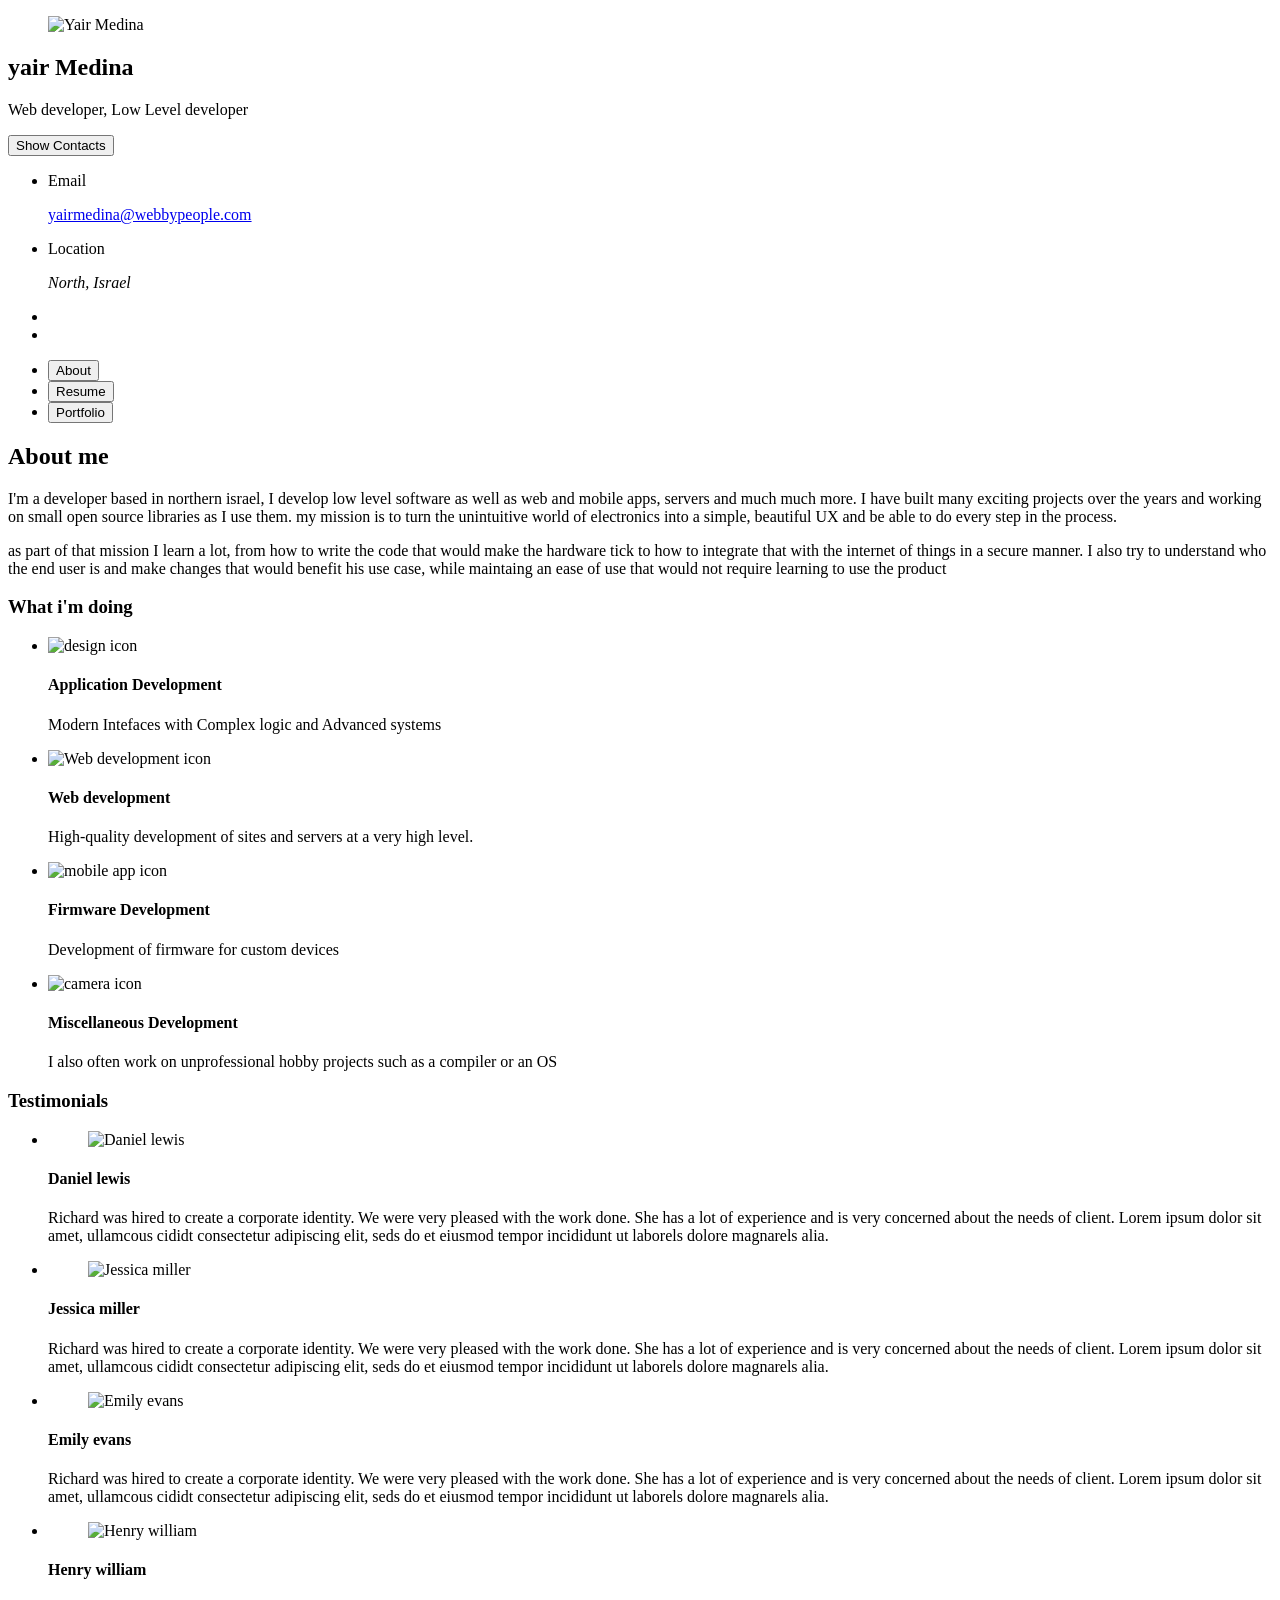
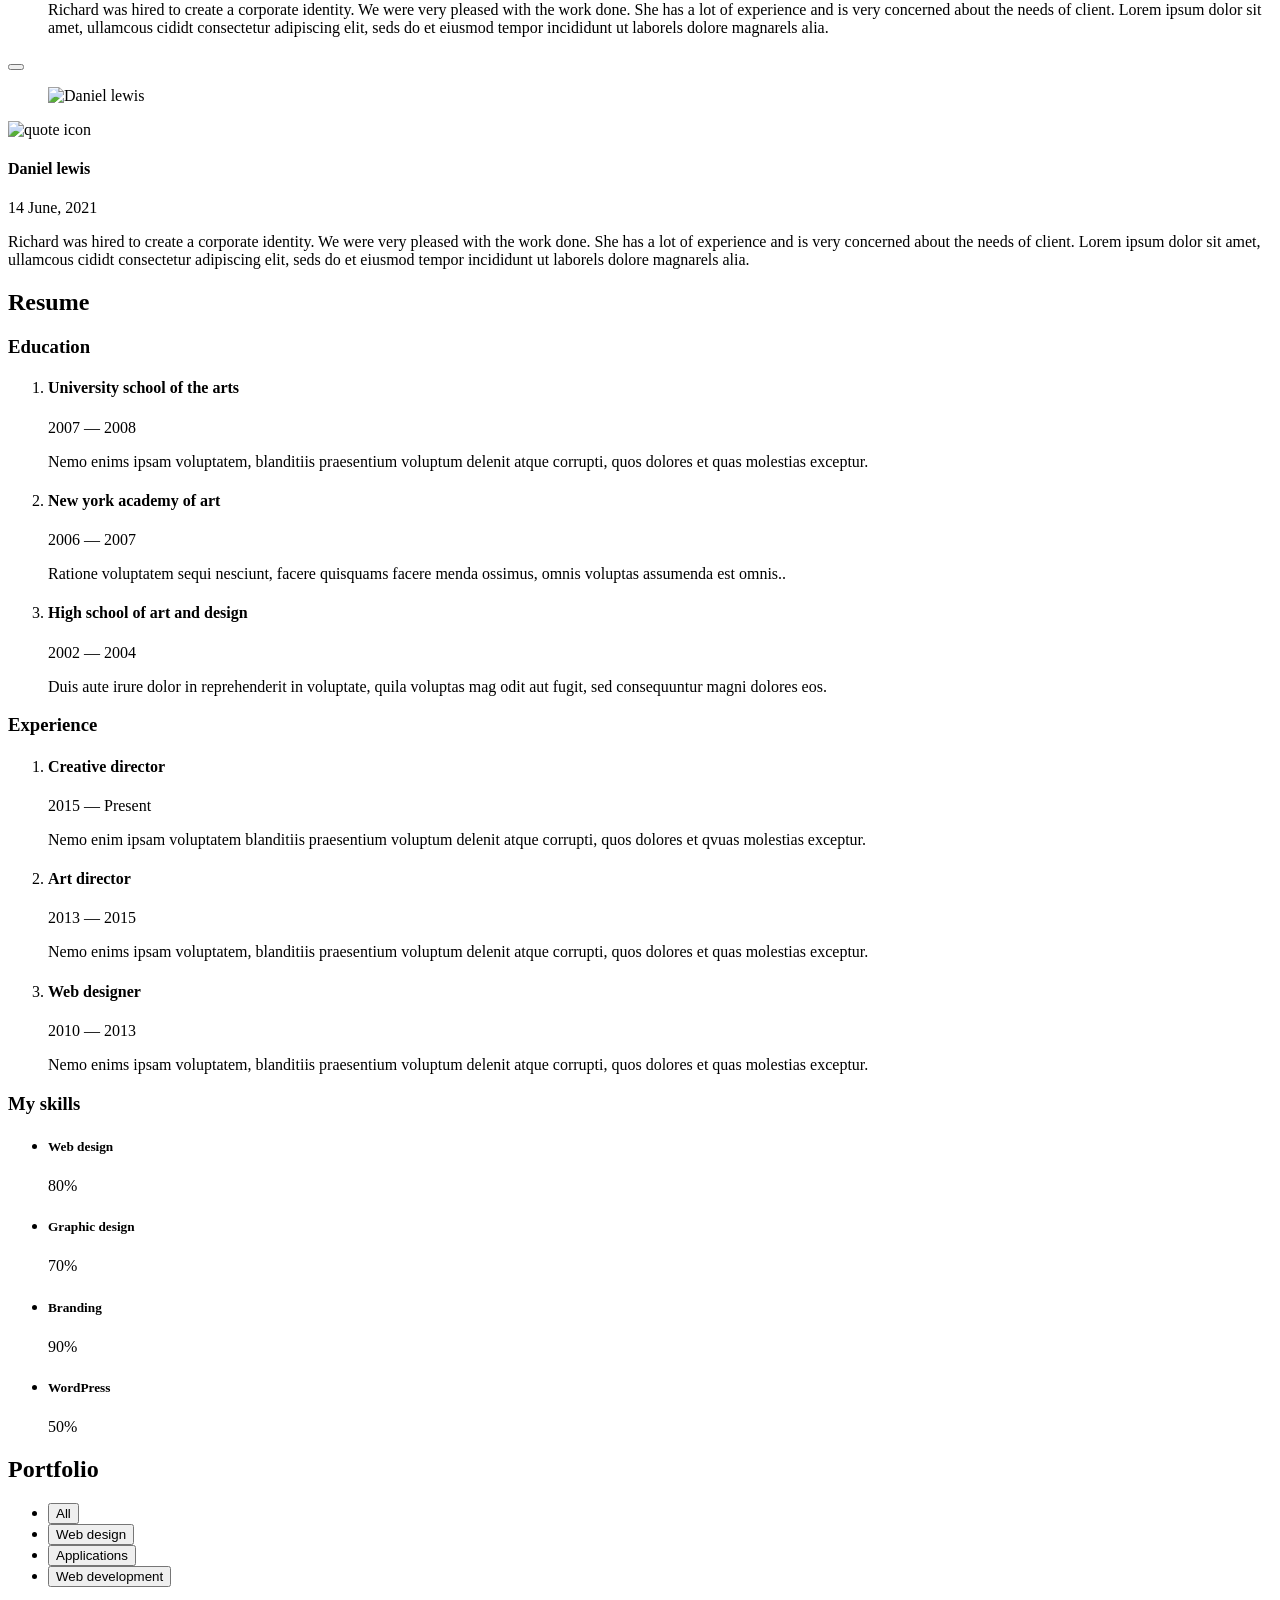
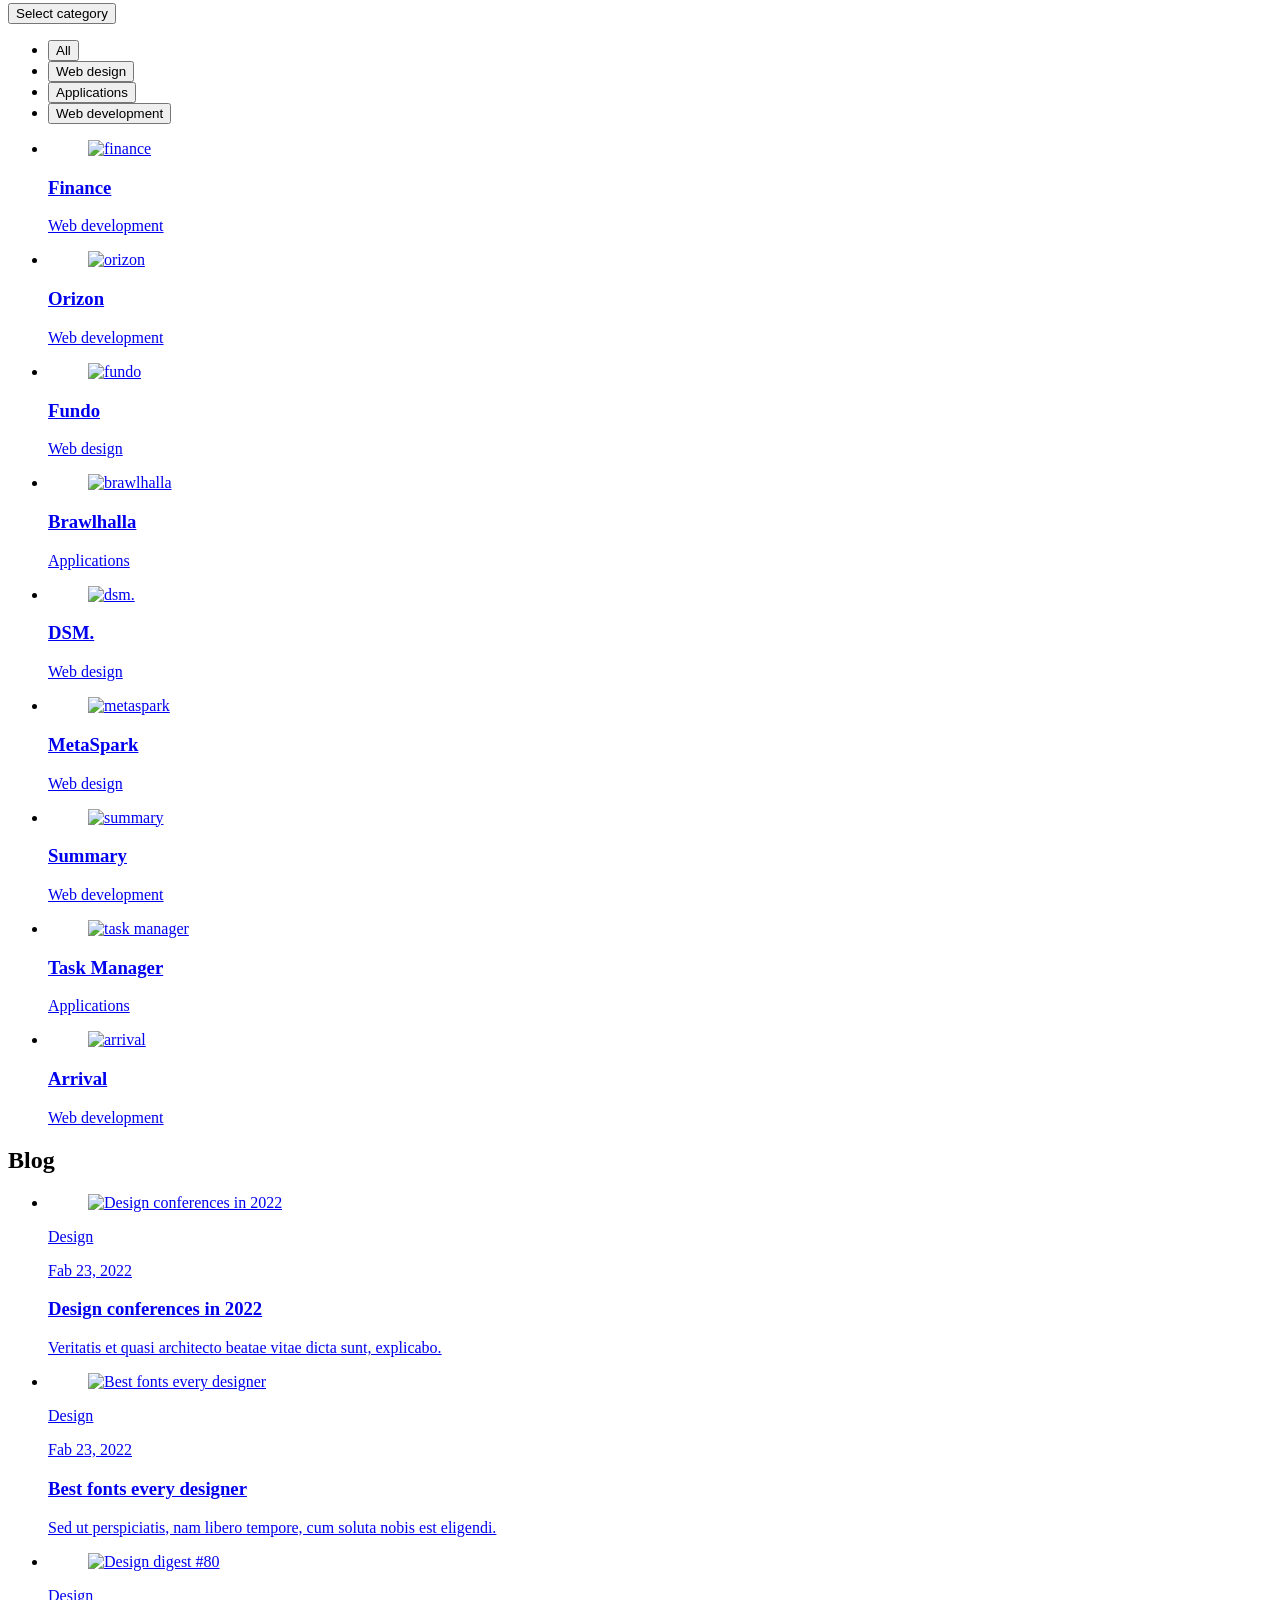
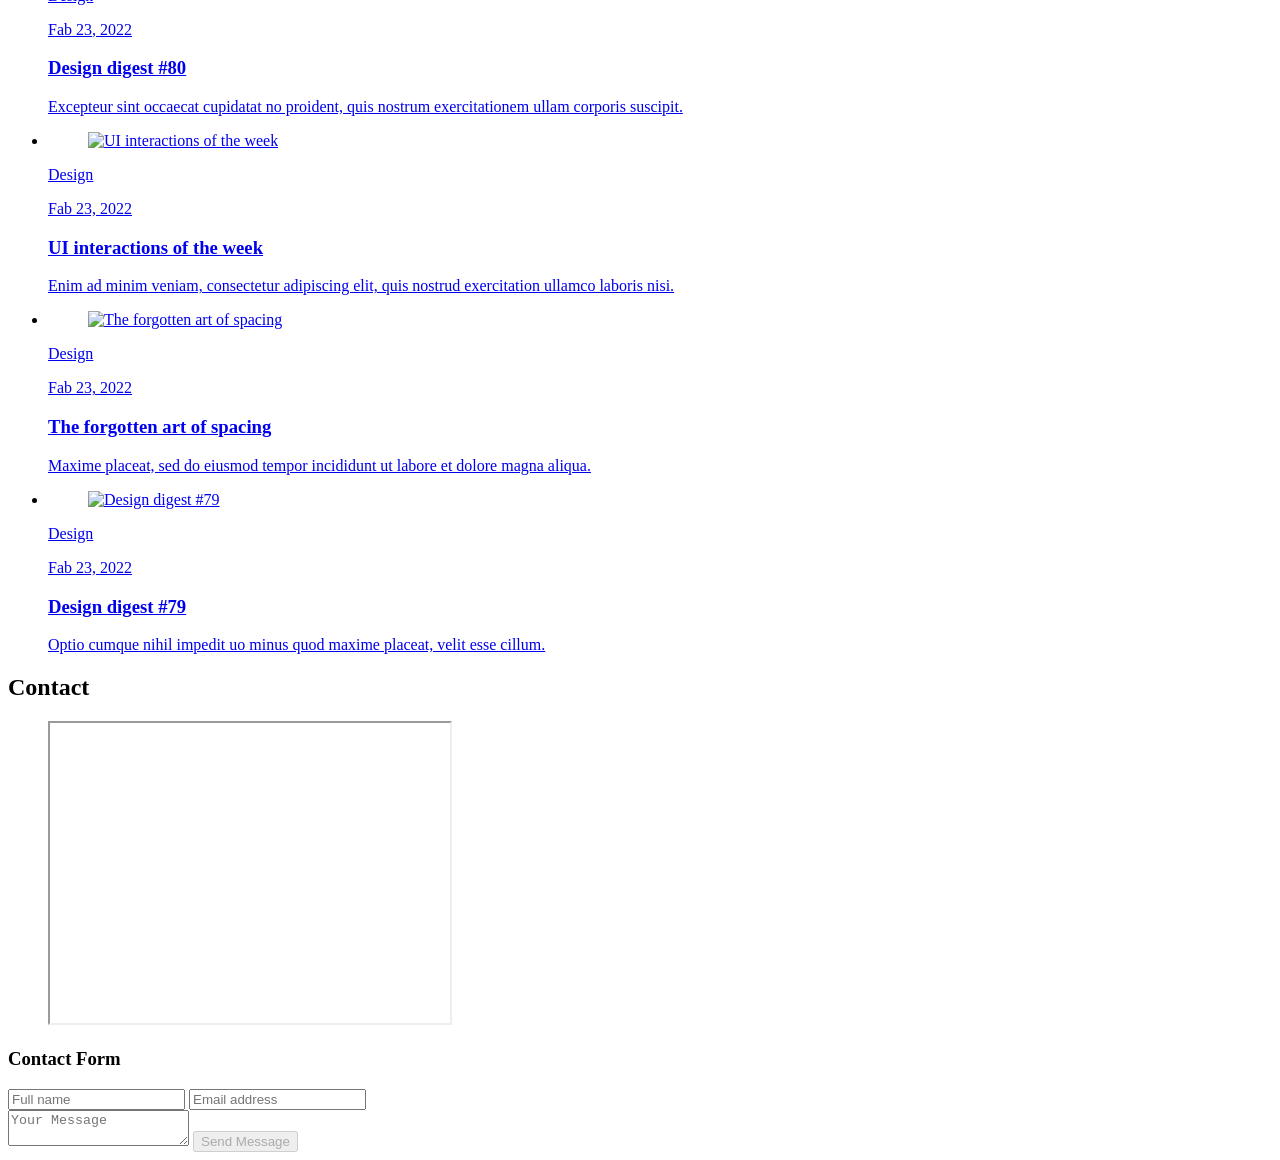
==== index.html @ 959bfbb2 "removed cliwnt section" ====
<!DOCTYPE html>
<html lang="en">

<head>
  <meta charset="UTF-8">
  <meta http-equiv="X-UA-Compatible" content="IE=edge">
  <meta name="viewport" content="width=device-width, initial-scale=1.0">
  <title>Yair Medina Portfolio</title>

  <!--
    - favicon
  -->
  <link rel="shortcut icon" href="./assets/images/logo.ico" type="image/x-icon">

  <!--
    - custom css link
  -->
  <link rel="stylesheet" href="./assets/css/style.css">

  <!--
    - google font link
  -->
  <link rel="preconnect" href="https://fonts.googleapis.com">
  <link rel="preconnect" href="https://fonts.gstatic.com" crossorigin>
  <link href="https://fonts.googleapis.com/css2?family=Poppins:wght@300;400;500;600&display=swap" rel="stylesheet">
</head>

<body>

  <!--
    - #MAIN
  -->

  <main>

    <!--
      - #SIDEBAR
    -->

    <aside class="sidebar" data-sidebar>

      <div class="sidebar-info">

        <figure class="avatar-box">
          <img src="./assets/images/my-avatar.png" alt="Yair Medina" width="80">
        </figure>

        <div class="info-content">
          <h1 class="name" title="Richard hanrick">yair Medina</h1>

          <p class="title">Web developer, Low Level developer</p>
        </div>

        <button class="info_more-btn" data-sidebar-btn>
          <span>Show Contacts</span>

          <ion-icon name="chevron-down"></ion-icon>
        </button>

      </div>

      <div class="sidebar-info_more">

        <div class="separator"></div>

        <ul class="contacts-list">

          <li class="contact-item">

            <div class="icon-box">
              <ion-icon name="mail-outline"></ion-icon>
            </div>

            <div class="contact-info">
              <p class="contact-title">Email</p>

              <a href="mailto:yairmedina@webbypeople.com" class="contact-link">yairmedina@webbypeople.com</a>
            </div>

          </li>

          <li class="contact-item">

            <div class="icon-box">
              <ion-icon name="location-outline"></ion-icon>
            </div>

            <div class="contact-info">
              <p class="contact-title">Location</p>

              <address>North, Israel</address>
            </div>

          </li>

        </ul>

        <div class="separator"></div>

        <ul class="social-list">

          <li class="social-item">
            <a href="https://github.com/JustABoredDev" class="social-link">
              <ion-icon name="logo-github"></ion-icon>
            </a>
          </li>


          <li class="social-item">
            <a href="https://www.instagram.com/__meow__9015" class="social-link">
              <ion-icon name="logo-instagram"></ion-icon>
            </a>
          </li>

        </ul>

      </div>

    </aside>





    <!--
      - #main-content
    -->

    <div class="main-content">

      <!--
        - #NAVBAR
      -->

      <nav class="navbar">

        <ul class="navbar-list">

          <li class="navbar-item">
            <button class="navbar-link  active" data-nav-link>About</button>
          </li>

          <li class="navbar-item">
            <button class="navbar-link" data-nav-link>Resume</button>
          </li>

          <li class="navbar-item">
            <button class="navbar-link" data-nav-link>Portfolio</button>
          </li>
        </ul>

      </nav>





      <!--
        - #ABOUT
      -->

      <article class="about  active" data-page="about">

        <header>
          <h2 class="h2 article-title">About me</h2>
        </header>

        <section class="about-text">
          <p>
            I'm a developer based in northern israel, I develop low level software as well as web and mobile apps, servers and much much more. 
            I have built many exciting projects over the years and working on small open source libraries as I use them. my mission
            is to turn the unintuitive world of electronics into a simple, beautiful UX and be able to do every step in the process.
          </p>

          <p>
            as part of that mission I learn a lot, from how to write the code that would make the hardware tick to how to integrate that with the internet of things in a secure manner.
            I also try to understand who the end user is and make changes that would benefit his use case, while maintaing an ease of use that would not require learning to use the product
          </p>
        </section>


        <!--
          - service
        -->

        <section class="service">

          <h3 class="h3 service-title">What i'm doing</h3>

          <ul class="service-list">

            <li class="service-item">

              <div class="service-icon-box">
                <img src="./assets/images/icon-app.svg
                " alt="design icon" width="40">
              </div>

              <div class="service-content-box">
                <h4 class="h4 service-item-title">Application Development</h4>

                <p class="service-item-text">
                  Modern Intefaces with Complex logic and Advanced systems
                </p>
              </div>

            </li>

            <li class="service-item">

              <div class="service-icon-box">
                <img src="./assets/images/icon-dev.svg" alt="Web development icon" width="40">
              </div>

              <div class="service-content-box">
                <h4 class="h4 service-item-title">Web development</h4>

                <p class="service-item-text">
                  High-quality development of sites and servers at a very high level.
                </p>
              </div>

            </li>

            <li class="service-item">

              <div class="service-icon-box">
                <img src="./assets/images/icon-app.svg" alt="mobile app icon" width="40">
              </div>

              <div class="service-content-box">
                <h4 class="h4 service-item-title">Firmware Development</h4>

                <p class="service-item-text">
                  Development of firmware for custom devices
                </p>
              </div>

            </li>

            <li class="service-item">

              <div class="service-icon-box">
                <img src="./assets/images/icon-photo.svg" alt="camera icon" width="40">
              </div>

              <div class="service-content-box">
                <h4 class="h4 service-item-title">Miscellaneous Development</h4>

                <p class="service-item-text">
                  I also often work on unprofessional hobby projects such as a compiler or an OS
                </p>
              </div>

            </li>

          </ul>

        </section>


        <!--
          - testimonials
        -->

        <section class="testimonials">

          <h3 class="h3 testimonials-title">Testimonials</h3>

          <ul class="testimonials-list has-scrollbar">

            <li class="testimonials-item">
              <div class="content-card" data-testimonials-item>

                <figure class="testimonials-avatar-box">
                  <img src="./assets/images/avatar-1.png" alt="Daniel lewis" width="60" data-testimonials-avatar>
                </figure>

                <h4 class="h4 testimonials-item-title" data-testimonials-title>Daniel lewis</h4>

                <div class="testimonials-text" data-testimonials-text>
                  <p>
                    Richard was hired to create a corporate identity. We were very pleased with the work done. She has a
                    lot of experience
                    and is very concerned about the needs of client. Lorem ipsum dolor sit amet, ullamcous cididt
                    consectetur adipiscing
                    elit, seds do et eiusmod tempor incididunt ut laborels dolore magnarels alia.
                  </p>
                </div>

              </div>
            </li>

            <li class="testimonials-item">
              <div class="content-card" data-testimonials-item>

                <figure class="testimonials-avatar-box">
                  <img src="./assets/images/avatar-2.png" alt="Jessica miller" width="60" data-testimonials-avatar>
                </figure>

                <h4 class="h4 testimonials-item-title" data-testimonials-title>Jessica miller</h4>

                <div class="testimonials-text" data-testimonials-text>
                  <p>
                    Richard was hired to create a corporate identity. We were very pleased with the work done. She has a
                    lot of experience
                    and is very concerned about the needs of client. Lorem ipsum dolor sit amet, ullamcous cididt
                    consectetur adipiscing
                    elit, seds do et eiusmod tempor incididunt ut laborels dolore magnarels alia.
                  </p>
                </div>

              </div>
            </li>

            <li class="testimonials-item">
              <div class="content-card" data-testimonials-item>

                <figure class="testimonials-avatar-box">
                  <img src="./assets/images/avatar-3.png" alt="Emily evans" width="60" data-testimonials-avatar>
                </figure>

                <h4 class="h4 testimonials-item-title" data-testimonials-title>Emily evans</h4>

                <div class="testimonials-text" data-testimonials-text>
                  <p>
                    Richard was hired to create a corporate identity. We were very pleased with the work done. She has a
                    lot of experience
                    and is very concerned about the needs of client. Lorem ipsum dolor sit amet, ullamcous cididt
                    consectetur adipiscing
                    elit, seds do et eiusmod tempor incididunt ut laborels dolore magnarels alia.
                  </p>
                </div>

              </div>
            </li>

            <li class="testimonials-item">
              <div class="content-card" data-testimonials-item>

                <figure class="testimonials-avatar-box">
                  <img src="./assets/images/avatar-4.png" alt="Henry william" width="60" data-testimonials-avatar>
                </figure>

                <h4 class="h4 testimonials-item-title" data-testimonials-title>Henry william</h4>

                <div class="testimonials-text" data-testimonials-text>
                  <p>
                    Richard was hired to create a corporate identity. We were very pleased with the work done. She has a
                    lot of experience
                    and is very concerned about the needs of client. Lorem ipsum dolor sit amet, ullamcous cididt
                    consectetur adipiscing
                    elit, seds do et eiusmod tempor incididunt ut laborels dolore magnarels alia.
                  </p>
                </div>

              </div>
            </li>

          </ul>

        </section>


        <!--
          - testimonials modal
        -->

        <div class="modal-container" data-modal-container>

          <div class="overlay" data-overlay></div>

          <section class="testimonials-modal">

            <button class="modal-close-btn" data-modal-close-btn>
              <ion-icon name="close-outline"></ion-icon>
            </button>

            <div class="modal-img-wrapper">
              <figure class="modal-avatar-box">
                <img src="./assets/images/avatar-1.png" alt="Daniel lewis" width="80" data-modal-img>
              </figure>

              <img src="./assets/images/icon-quote.svg" alt="quote icon">
            </div>

            <div class="modal-content">

              <h4 class="h3 modal-title" data-modal-title>Daniel lewis</h4>

              <time datetime="2021-06-14">14 June, 2021</time>

              <div data-modal-text>
                <p>
                  Richard was hired to create a corporate identity. We were very pleased with the work done. She has a
                  lot of experience
                  and is very concerned about the needs of client. Lorem ipsum dolor sit amet, ullamcous cididt
                  consectetur adipiscing
                  elit, seds do et eiusmod tempor incididunt ut laborels dolore magnarels alia.
                </p>
              </div>

            </div>

          </section>

        </div>


        <!--
          - clients
        -->

      </article>



      <!--
        - #RESUME
      -->

      <article class="resume" data-page="resume">

        <header>
          <h2 class="h2 article-title">Resume</h2>
        </header>

        <section class="timeline">

          <div class="title-wrapper">
            <div class="icon-box">
              <ion-icon name="book-outline"></ion-icon>
            </div>

            <h3 class="h3">Education</h3>
          </div>

          <ol class="timeline-list">

            <li class="timeline-item">

              <h4 class="h4 timeline-item-title">University school of the arts</h4>

              <span>2007 — 2008</span>

              <p class="timeline-text">
                Nemo enims ipsam voluptatem, blanditiis praesentium voluptum delenit atque corrupti, quos dolores et
                quas molestias
                exceptur.
              </p>

            </li>

            <li class="timeline-item">

              <h4 class="h4 timeline-item-title">New york academy of art</h4>

              <span>2006 — 2007</span>

              <p class="timeline-text">
                Ratione voluptatem sequi nesciunt, facere quisquams facere menda ossimus, omnis voluptas assumenda est
                omnis..
              </p>

            </li>

            <li class="timeline-item">

              <h4 class="h4 timeline-item-title">High school of art and design</h4>

              <span>2002 — 2004</span>

              <p class="timeline-text">
                Duis aute irure dolor in reprehenderit in voluptate, quila voluptas mag odit aut fugit, sed consequuntur
                magni dolores
                eos.
              </p>

            </li>

          </ol>

        </section>

        <section class="timeline">

          <div class="title-wrapper">
            <div class="icon-box">
              <ion-icon name="book-outline"></ion-icon>
            </div>

            <h3 class="h3">Experience</h3>
          </div>

          <ol class="timeline-list">

            <li class="timeline-item">

              <h4 class="h4 timeline-item-title">Creative director</h4>

              <span>2015 — Present</span>

              <p class="timeline-text">
                Nemo enim ipsam voluptatem blanditiis praesentium voluptum delenit atque corrupti, quos dolores et qvuas
                molestias
                exceptur.
              </p>

            </li>

            <li class="timeline-item">

              <h4 class="h4 timeline-item-title">Art director</h4>

              <span>2013 — 2015</span>

              <p class="timeline-text">
                Nemo enims ipsam voluptatem, blanditiis praesentium voluptum delenit atque corrupti, quos dolores et
                quas molestias
                exceptur.
              </p>

            </li>

            <li class="timeline-item">

              <h4 class="h4 timeline-item-title">Web designer</h4>

              <span>2010 — 2013</span>

              <p class="timeline-text">
                Nemo enims ipsam voluptatem, blanditiis praesentium voluptum delenit atque corrupti, quos dolores et
                quas molestias
                exceptur.
              </p>

            </li>

          </ol>

        </section>

        <section class="skill">

          <h3 class="h3 skills-title">My skills</h3>

          <ul class="skills-list content-card">

            <li class="skills-item">

              <div class="title-wrapper">
                <h5 class="h5">Web design</h5>
                <data value="80">80%</data>
              </div>

              <div class="skill-progress-bg">
                <div class="skill-progress-fill" style="width: 80%;"></div>
              </div>

            </li>

            <li class="skills-item">

              <div class="title-wrapper">
                <h5 class="h5">Graphic design</h5>
                <data value="70">70%</data>
              </div>

              <div class="skill-progress-bg">
                <div class="skill-progress-fill" style="width: 70%;"></div>
              </div>

            </li>

            <li class="skills-item">

              <div class="title-wrapper">
                <h5 class="h5">Branding</h5>
                <data value="90">90%</data>
              </div>

              <div class="skill-progress-bg">
                <div class="skill-progress-fill" style="width: 90%;"></div>
              </div>

            </li>

            <li class="skills-item">

              <div class="title-wrapper">
                <h5 class="h5">WordPress</h5>
                <data value="50">50%</data>
              </div>

              <div class="skill-progress-bg">
                <div class="skill-progress-fill" style="width: 50%;"></div>
              </div>

            </li>

          </ul>

        </section>

      </article>





      <!--
        - #PORTFOLIO
      -->

      <article class="portfolio" data-page="portfolio">

        <header>
          <h2 class="h2 article-title">Portfolio</h2>
        </header>

        <section class="projects">

          <ul class="filter-list">

            <li class="filter-item">
              <button class="active" data-filter-btn>All</button>
            </li>

            <li class="filter-item">
              <button data-filter-btn>Web design</button>
            </li>

            <li class="filter-item">
              <button data-filter-btn>Applications</button>
            </li>

            <li class="filter-item">
              <button data-filter-btn>Web development</button>
            </li>

          </ul>

          <div class="filter-select-box">

            <button class="filter-select" data-select>

              <div class="select-value" data-selecct-value>Select category</div>

              <div class="select-icon">
                <ion-icon name="chevron-down"></ion-icon>
              </div>

            </button>

            <ul class="select-list">

              <li class="select-item">
                <button data-select-item>All</button>
              </li>

              <li class="select-item">
                <button data-select-item>Web design</button>
              </li>

              <li class="select-item">
                <button data-select-item>Applications</button>
              </li>

              <li class="select-item">
                <button data-select-item>Web development</button>
              </li>

            </ul>

          </div>

          <ul class="project-list">

            <li class="project-item  active" data-filter-item data-category="web development">
              <a href="#">

                <figure class="project-img">
                  <div class="project-item-icon-box">
                    <ion-icon name="eye-outline"></ion-icon>
                  </div>

                  <img src="./assets/images/project-1.jpg" alt="finance" loading="lazy">
                </figure>

                <h3 class="project-title">Finance</h3>

                <p class="project-category">Web development</p>

              </a>
            </li>

            <li class="project-item  active" data-filter-item data-category="web development">
              <a href="#">

                <figure class="project-img">
                  <div class="project-item-icon-box">
                    <ion-icon name="eye-outline"></ion-icon>
                  </div>

                  <img src="./assets/images/project-2.png" alt="orizon" loading="lazy">
                </figure>

                <h3 class="project-title">Orizon</h3>

                <p class="project-category">Web development</p>

              </a>
            </li>

            <li class="project-item  active" data-filter-item data-category="web design">
              <a href="#">

                <figure class="project-img">
                  <div class="project-item-icon-box">
                    <ion-icon name="eye-outline"></ion-icon>
                  </div>

                  <img src="./assets/images/project-3.jpg" alt="fundo" loading="lazy">
                </figure>

                <h3 class="project-title">Fundo</h3>

                <p class="project-category">Web design</p>

              </a>
            </li>

            <li class="project-item  active" data-filter-item data-category="applications">
              <a href="#">

                <figure class="project-img">
                  <div class="project-item-icon-box">
                    <ion-icon name="eye-outline"></ion-icon>
                  </div>

                  <img src="./assets/images/project-4.png" alt="brawlhalla" loading="lazy">
                </figure>

                <h3 class="project-title">Brawlhalla</h3>

                <p class="project-category">Applications</p>

              </a>
            </li>

            <li class="project-item  active" data-filter-item data-category="web design">
              <a href="#">

                <figure class="project-img">
                  <div class="project-item-icon-box">
                    <ion-icon name="eye-outline"></ion-icon>
                  </div>

                  <img src="./assets/images/project-5.png" alt="dsm." loading="lazy">
                </figure>

                <h3 class="project-title">DSM.</h3>

                <p class="project-category">Web design</p>

              </a>
            </li>

            <li class="project-item  active" data-filter-item data-category="web design">
              <a href="#">

                <figure class="project-img">
                  <div class="project-item-icon-box">
                    <ion-icon name="eye-outline"></ion-icon>
                  </div>

                  <img src="./assets/images/project-6.png" alt="metaspark" loading="lazy">
                </figure>

                <h3 class="project-title">MetaSpark</h3>

                <p class="project-category">Web design</p>

              </a>
            </li>

            <li class="project-item  active" data-filter-item data-category="web development">
              <a href="#">

                <figure class="project-img">
                  <div class="project-item-icon-box">
                    <ion-icon name="eye-outline"></ion-icon>
                  </div>

                  <img src="./assets/images/project-7.png" alt="summary" loading="lazy">
                </figure>

                <h3 class="project-title">Summary</h3>

                <p class="project-category">Web development</p>

              </a>
            </li>

            <li class="project-item  active" data-filter-item data-category="applications">
              <a href="#">

                <figure class="project-img">
                  <div class="project-item-icon-box">
                    <ion-icon name="eye-outline"></ion-icon>
                  </div>

                  <img src="./assets/images/project-8.jpg" alt="task manager" loading="lazy">
                </figure>

                <h3 class="project-title">Task Manager</h3>

                <p class="project-category">Applications</p>

              </a>
            </li>

            <li class="project-item  active" data-filter-item data-category="web development">
              <a href="#">

                <figure class="project-img">
                  <div class="project-item-icon-box">
                    <ion-icon name="eye-outline"></ion-icon>
                  </div>

                  <img src="./assets/images/project-9.png" alt="arrival" loading="lazy">
                </figure>

                <h3 class="project-title">Arrival</h3>

                <p class="project-category">Web development</p>

              </a>
            </li>

          </ul>

        </section>

      </article>





      <!--
        - #BLOG
      -->

      <article class="blog" data-page="blog">

        <header>
          <h2 class="h2 article-title">Blog</h2>
        </header>

        <section class="blog-posts">

          <ul class="blog-posts-list">

            <li class="blog-post-item">
              <a href="#">

                <figure class="blog-banner-box">
                  <img src="./assets/images/blog-1.jpg" alt="Design conferences in 2022" loading="lazy">
                </figure>

                <div class="blog-content">

                  <div class="blog-meta">
                    <p class="blog-category">Design</p>

                    <span class="dot"></span>

                    <time datetime="2022-02-23">Fab 23, 2022</time>
                  </div>

                  <h3 class="h3 blog-item-title">Design conferences in 2022</h3>

                  <p class="blog-text">
                    Veritatis et quasi architecto beatae vitae dicta sunt, explicabo.
                  </p>

                </div>

              </a>
            </li>

            <li class="blog-post-item">
              <a href="#">

                <figure class="blog-banner-box">
                  <img src="./assets/images/blog-2.jpg" alt="Best fonts every designer" loading="lazy">
                </figure>

                <div class="blog-content">

                  <div class="blog-meta">
                    <p class="blog-category">Design</p>

                    <span class="dot"></span>

                    <time datetime="2022-02-23">Fab 23, 2022</time>
                  </div>

                  <h3 class="h3 blog-item-title">Best fonts every designer</h3>

                  <p class="blog-text">
                    Sed ut perspiciatis, nam libero tempore, cum soluta nobis est eligendi.
                  </p>

                </div>

              </a>
            </li>

            <li class="blog-post-item">
              <a href="#">

                <figure class="blog-banner-box">
                  <img src="./assets/images/blog-3.jpg" alt="Design digest #80" loading="lazy">
                </figure>

                <div class="blog-content">

                  <div class="blog-meta">
                    <p class="blog-category">Design</p>

                    <span class="dot"></span>

                    <time datetime="2022-02-23">Fab 23, 2022</time>
                  </div>

                  <h3 class="h3 blog-item-title">Design digest #80</h3>

                  <p class="blog-text">
                    Excepteur sint occaecat cupidatat no proident, quis nostrum exercitationem ullam corporis suscipit.
                  </p>

                </div>

              </a>
            </li>

            <li class="blog-post-item">
              <a href="#">

                <figure class="blog-banner-box">
                  <img src="./assets/images/blog-4.jpg" alt="UI interactions of the week" loading="lazy">
                </figure>

                <div class="blog-content">

                  <div class="blog-meta">
                    <p class="blog-category">Design</p>

                    <span class="dot"></span>

                    <time datetime="2022-02-23">Fab 23, 2022</time>
                  </div>

                  <h3 class="h3 blog-item-title">UI interactions of the week</h3>

                  <p class="blog-text">
                    Enim ad minim veniam, consectetur adipiscing elit, quis nostrud exercitation ullamco laboris nisi.
                  </p>

                </div>

              </a>
            </li>

            <li class="blog-post-item">
              <a href="#">

                <figure class="blog-banner-box">
                  <img src="./assets/images/blog-5.jpg" alt="The forgotten art of spacing" loading="lazy">
                </figure>

                <div class="blog-content">

                  <div class="blog-meta">
                    <p class="blog-category">Design</p>

                    <span class="dot"></span>

                    <time datetime="2022-02-23">Fab 23, 2022</time>
                  </div>

                  <h3 class="h3 blog-item-title">The forgotten art of spacing</h3>

                  <p class="blog-text">
                    Maxime placeat, sed do eiusmod tempor incididunt ut labore et dolore magna aliqua.
                  </p>

                </div>

              </a>
            </li>

            <li class="blog-post-item">
              <a href="#">

                <figure class="blog-banner-box">
                  <img src="./assets/images/blog-6.jpg" alt="Design digest #79" loading="lazy">
                </figure>

                <div class="blog-content">

                  <div class="blog-meta">
                    <p class="blog-category">Design</p>

                    <span class="dot"></span>

                    <time datetime="2022-02-23">Fab 23, 2022</time>
                  </div>

                  <h3 class="h3 blog-item-title">Design digest #79</h3>

                  <p class="blog-text">
                    Optio cumque nihil impedit uo minus quod maxime placeat, velit esse cillum.
                  </p>

                </div>

              </a>
            </li>

          </ul>

        </section>

      </article>





      <!--
        - #CONTACT
      -->

      <article class="contact" data-page="contact">

        <header>
          <h2 class="h2 article-title">Contact</h2>
        </header>

        <section class="mapbox" data-mapbox>
          <figure>
            <iframe
              src="https://www.google.com/maps/embed?pb=!1m18!1m12!1m3!1d199666.5651251294!2d-121.58334177520186!3d38.56165006739519!2m3!1f0!2f0!3f0!3m2!1i1024!2i768!4f13.1!3m3!1m2!1s0x809ac672b28397f9%3A0x921f6aaa74197fdb!2sSacramento%2C%20CA%2C%20USA!5e0!3m2!1sen!2sbd!4v1647608789441!5m2!1sen!2sbd"
              width="400" height="300" loading="lazy"></iframe>
          </figure>
        </section>

        <section class="contact-form">

          <h3 class="h3 form-title">Contact Form</h3>

          <form action="#" class="form" data-form>

            <div class="input-wrapper">
              <input type="text" name="fullname" class="form-input" placeholder="Full name" required data-form-input>

              <input type="email" name="email" class="form-input" placeholder="Email address" required data-form-input>
            </div>

            <textarea name="message" class="form-input" placeholder="Your Message" required data-form-input></textarea>

            <button class="form-btn" type="submit" disabled data-form-btn>
              <ion-icon name="paper-plane"></ion-icon>
              <span>Send Message</span>
            </button>

          </form>

        </section>

      </article>

    </div>

  </main>






  <!--
    - custom js link
  -->
  <script src="./assets/js/script.js"></script>

  <!--
    - ionicon link
  -->
  <script type="module" src="https://unpkg.com/ionicons@5.5.2/dist/ionicons/ionicons.esm.js"></script>
  <script nomodule src="https://unpkg.com/ionicons@5.5.2/dist/ionicons/ionicons.js"></script>

</body>

</html>
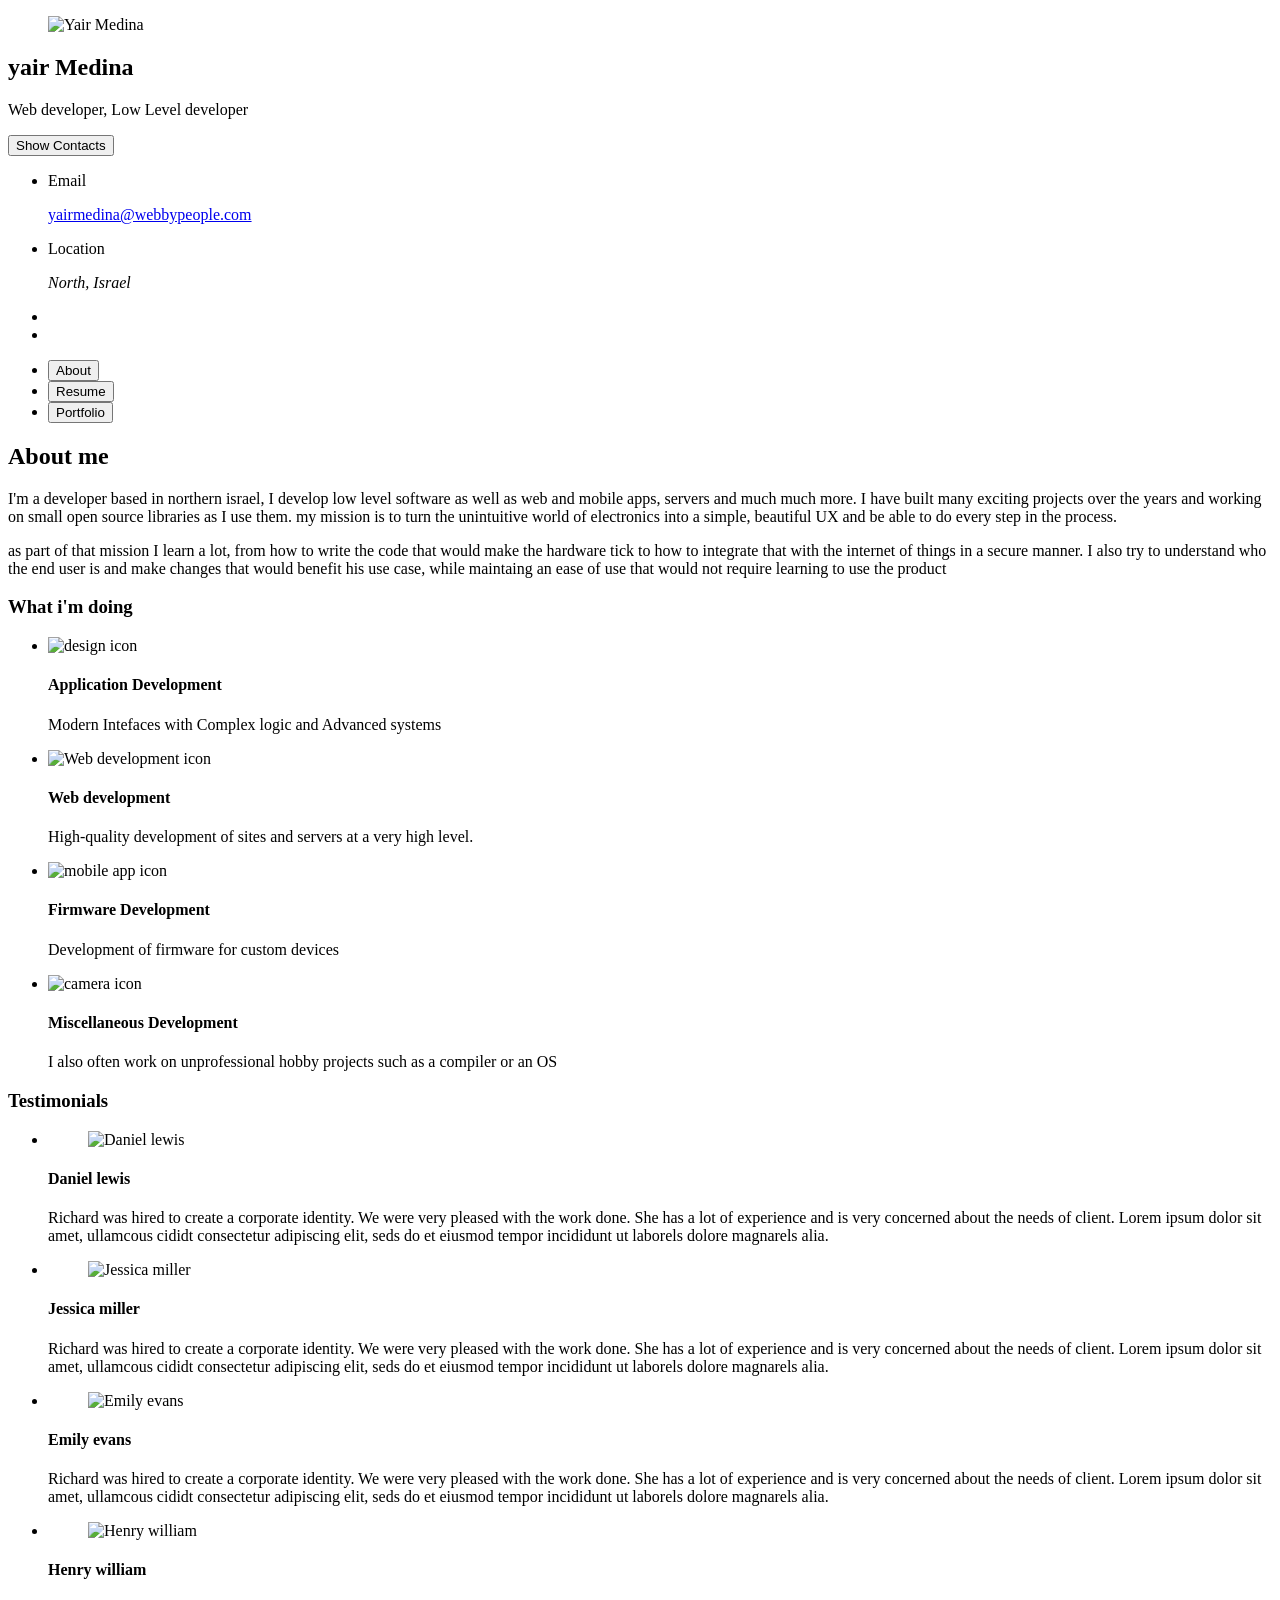
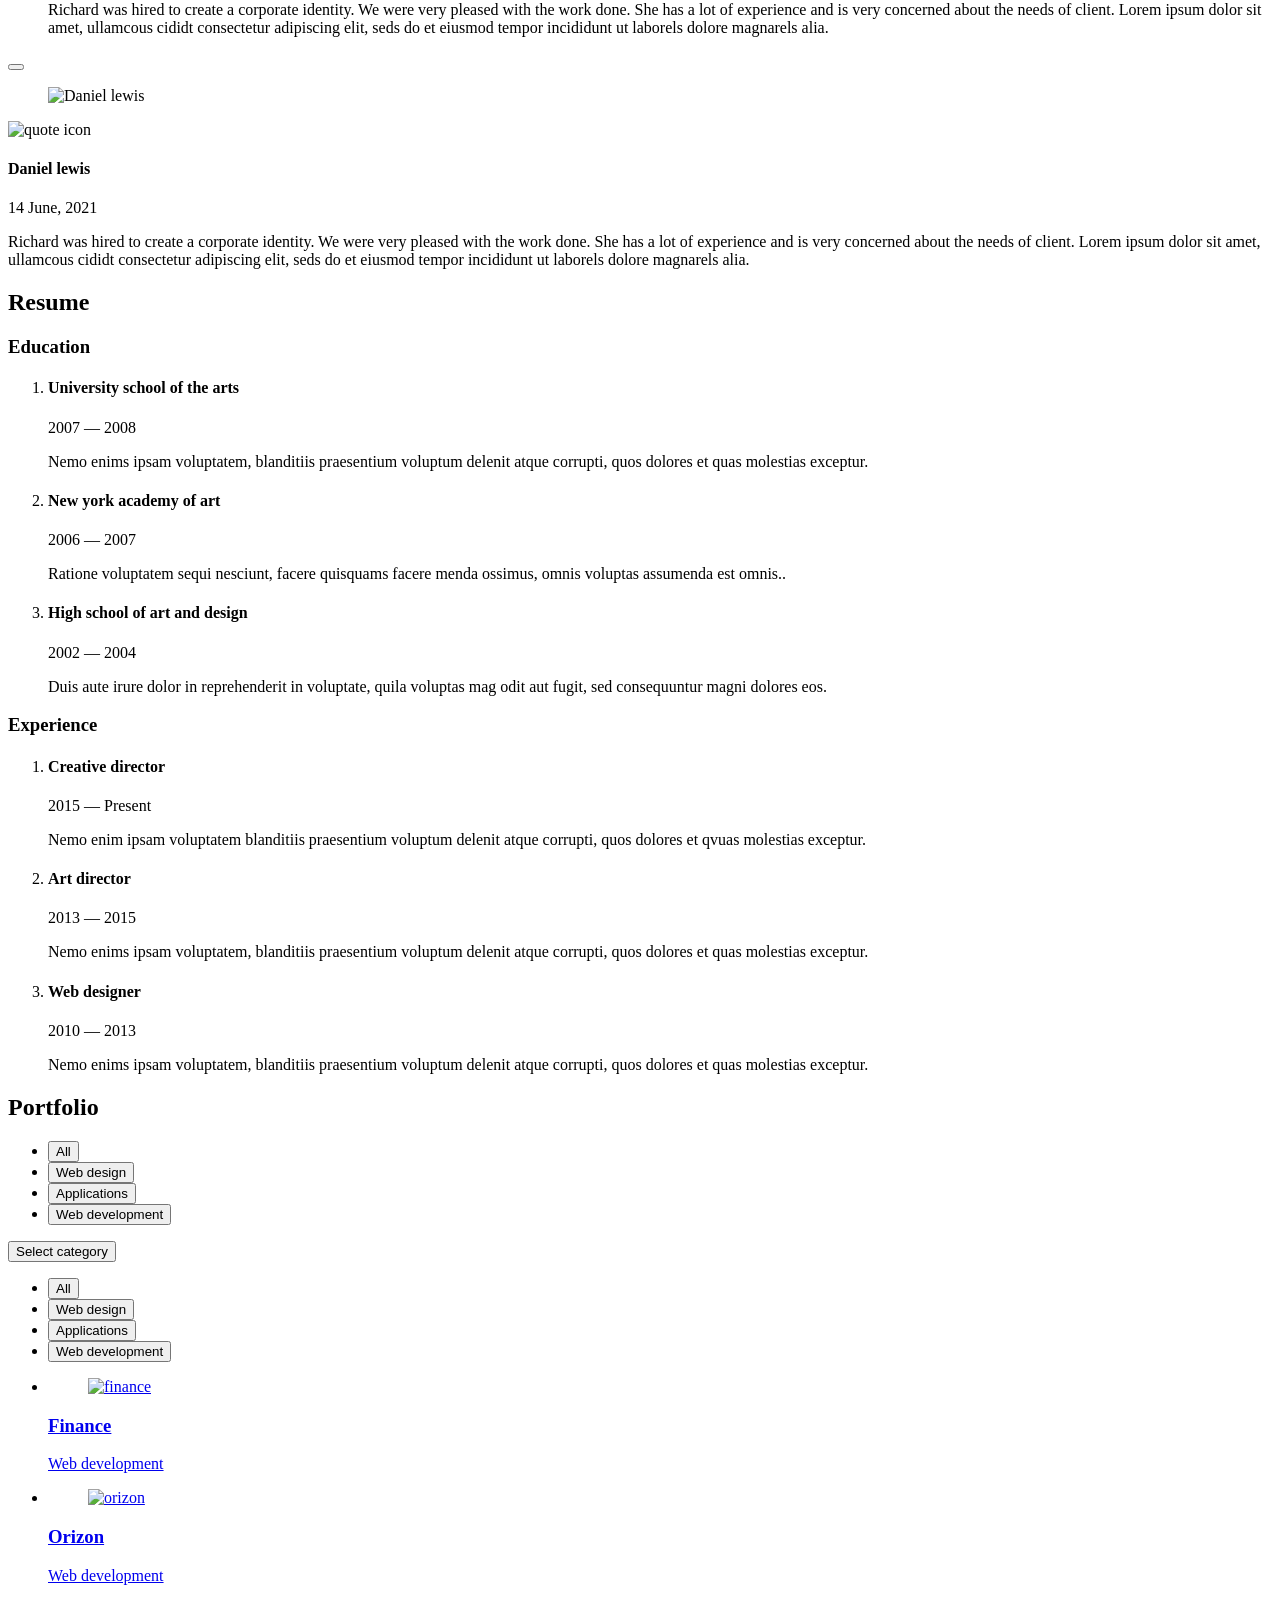
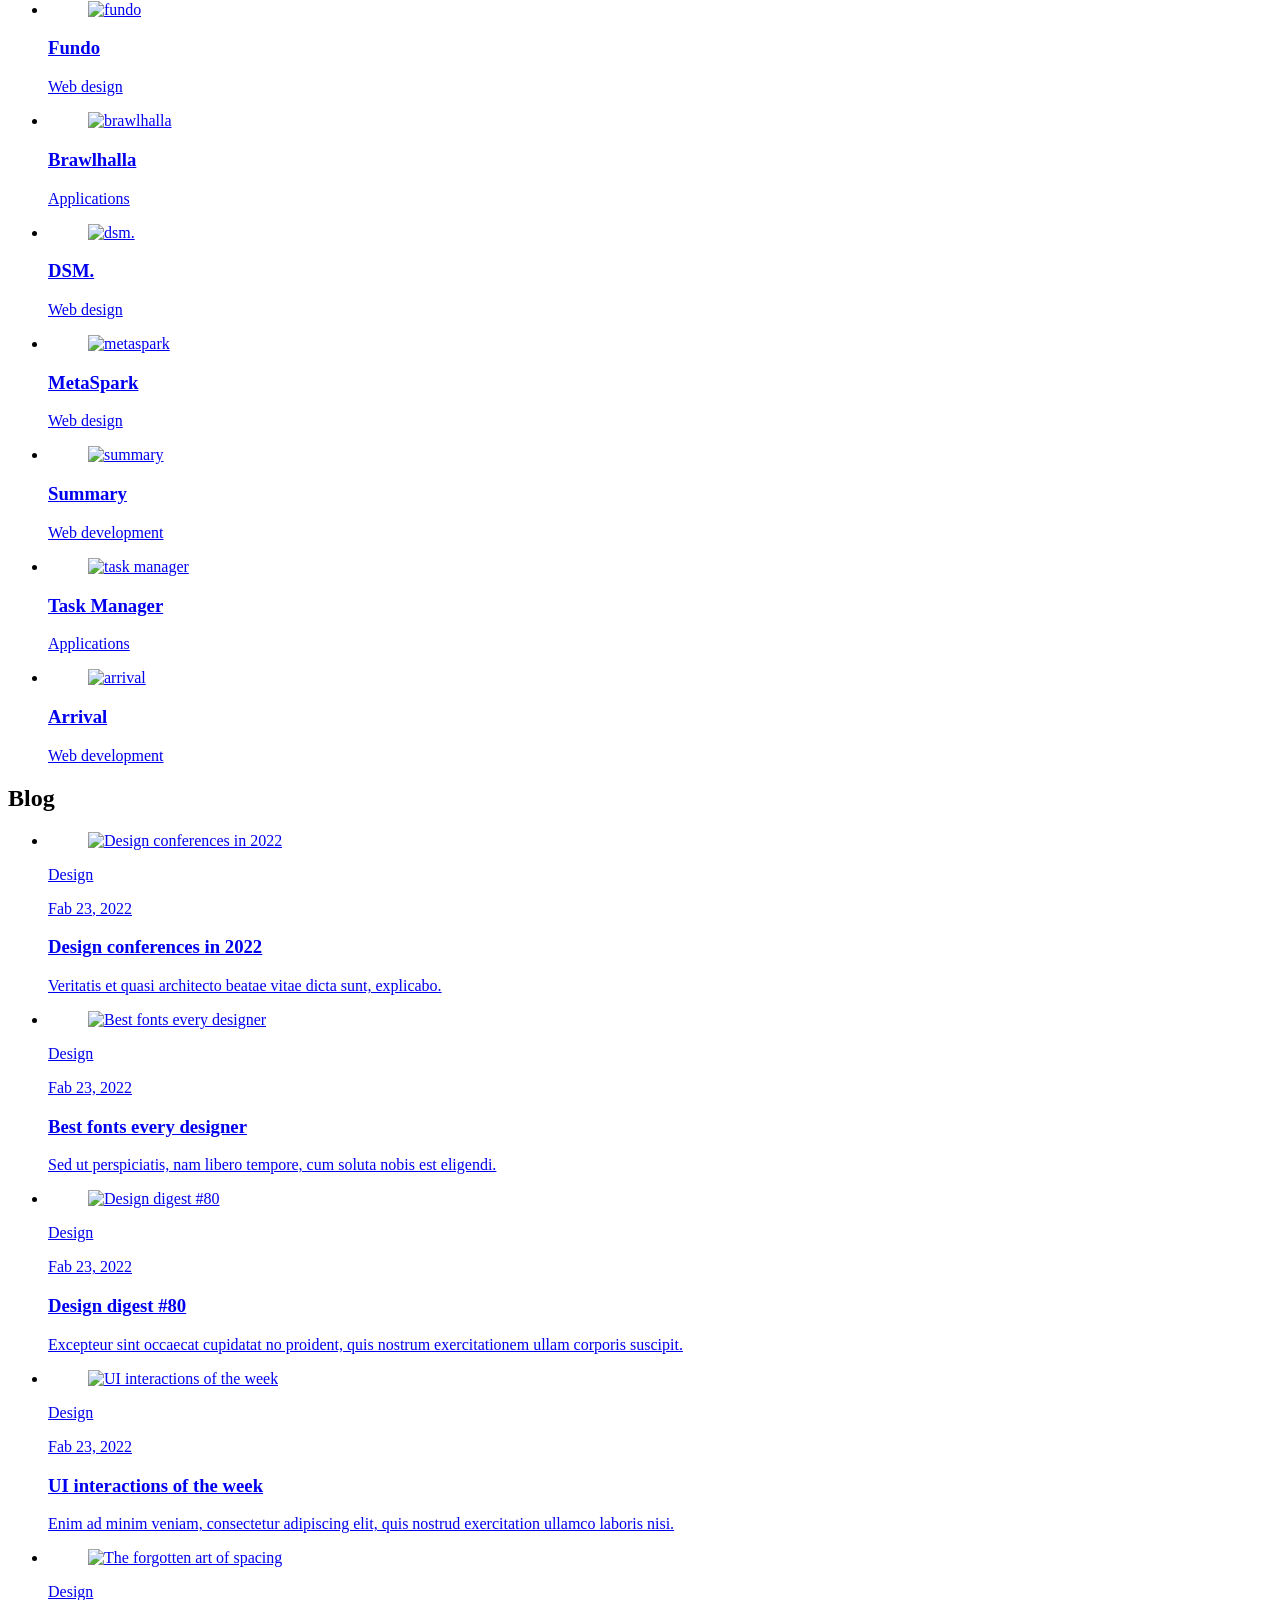
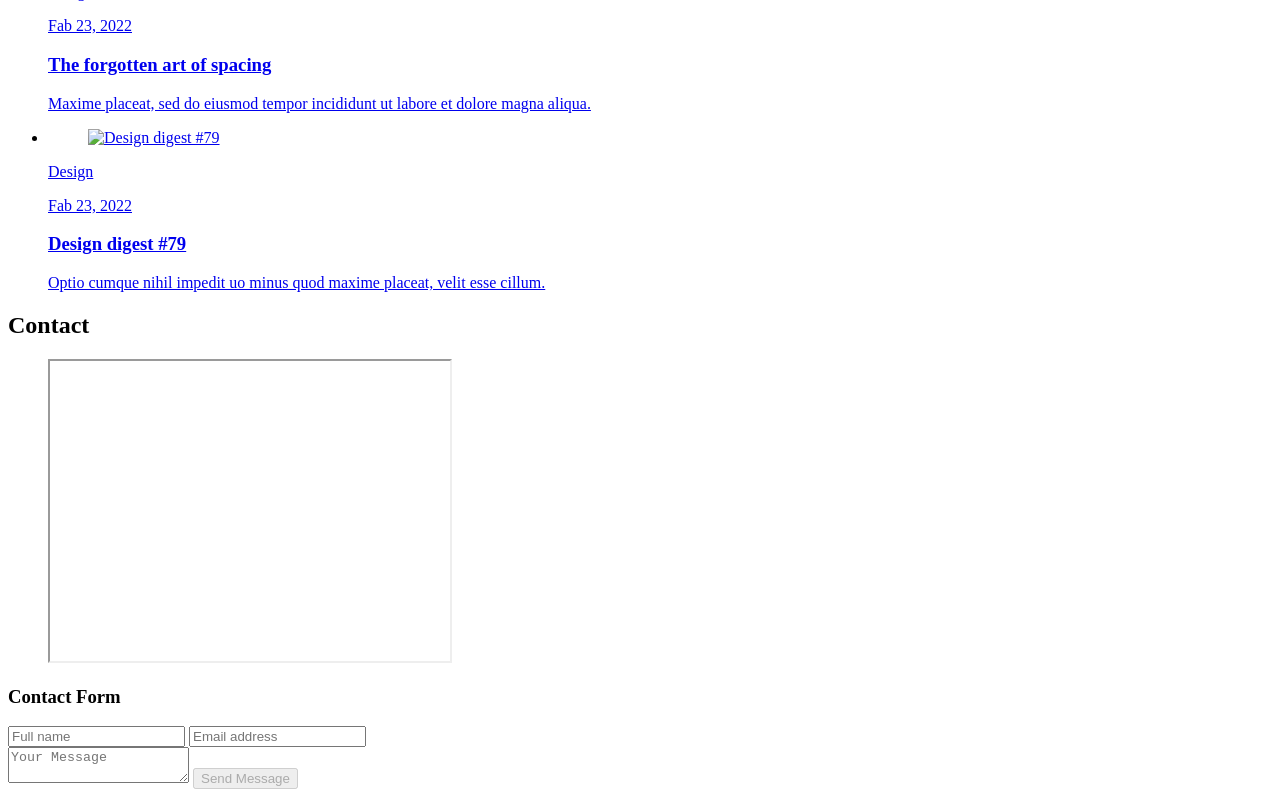
==== commit 99496a55: "removed meaningless seaction" ====
--- a/index.html
+++ b/index.html
@@ -406,11 +406,6 @@
 
         </div>
 
-
-        <!--
-          - clients
-        -->
-
       </article>
 
 
@@ -537,68 +532,6 @@
             </li>
 
           </ol>
-
-        </section>
-
-        <section class="skill">
-
-          <h3 class="h3 skills-title">My skills</h3>
-
-          <ul class="skills-list content-card">
-
-            <li class="skills-item">
-
-              <div class="title-wrapper">
-                <h5 class="h5">Web design</h5>
-                <data value="80">80%</data>
-              </div>
-
-              <div class="skill-progress-bg">
-                <div class="skill-progress-fill" style="width: 80%;"></div>
-              </div>
-
-            </li>
-
-            <li class="skills-item">
-
-              <div class="title-wrapper">
-                <h5 class="h5">Graphic design</h5>
-                <data value="70">70%</data>
-              </div>
-
-              <div class="skill-progress-bg">
-                <div class="skill-progress-fill" style="width: 70%;"></div>
-              </div>
-
-            </li>
-
-            <li class="skills-item">
-
-              <div class="title-wrapper">
-                <h5 class="h5">Branding</h5>
-                <data value="90">90%</data>
-              </div>
-
-              <div class="skill-progress-bg">
-                <div class="skill-progress-fill" style="width: 90%;"></div>
-              </div>
-
-            </li>
-
-            <li class="skills-item">
-
-              <div class="title-wrapper">
-                <h5 class="h5">WordPress</h5>
-                <data value="50">50%</data>
-              </div>
-
-              <div class="skill-progress-bg">
-                <div class="skill-progress-fill" style="width: 50%;"></div>
-              </div>
-
-            </li>
-
-          </ul>
 
         </section>
 
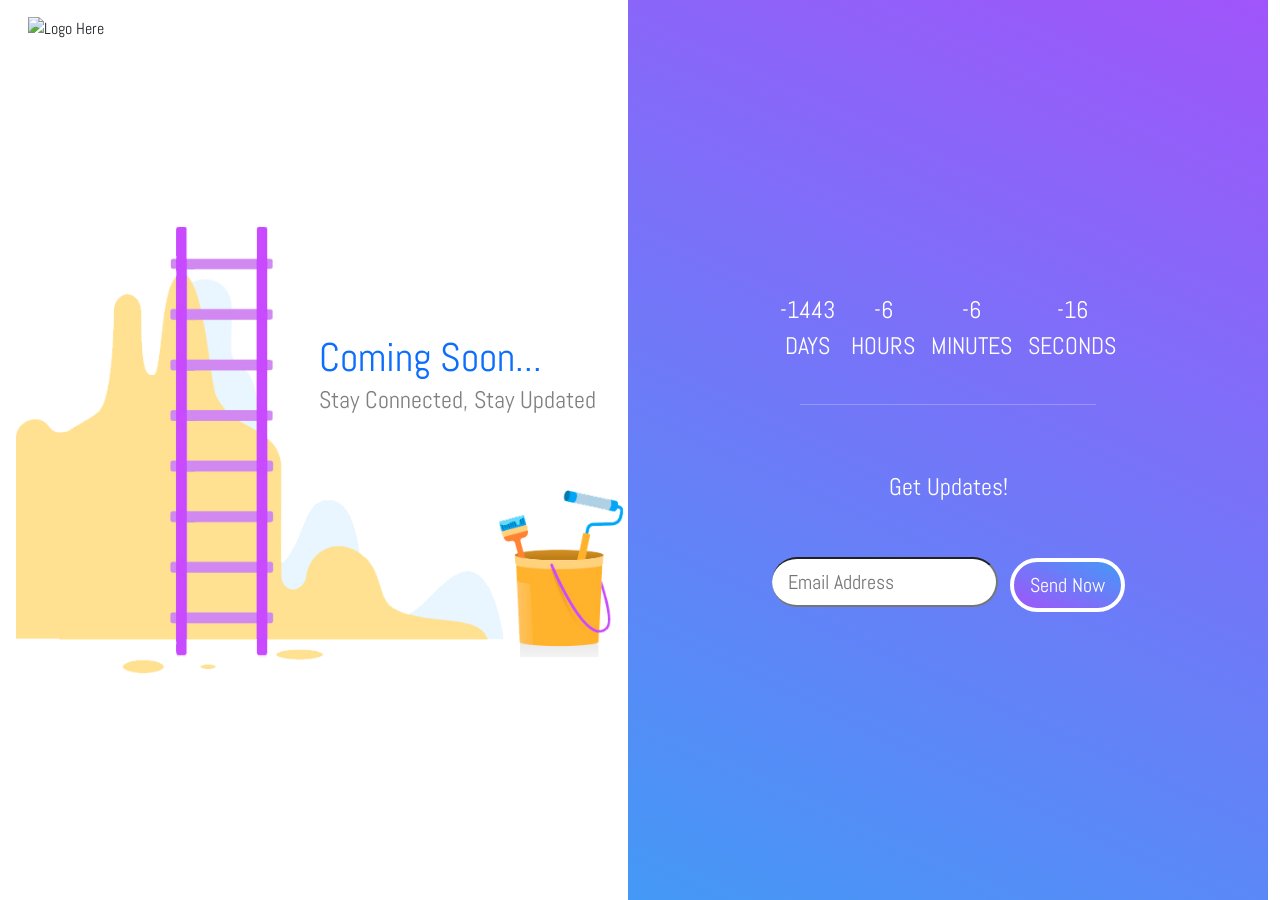
==== commit 91fc140e: "a" ====
--- a/index.html
+++ b/index.html
@@ -1,1041 +1,80 @@
 <!DOCTYPE html>
 <html lang="en">
+<!-- @Author: Kwaku Amoh-Aboagye 
+@Github: ket-c
+-->
 
 <head>
-  <meta charset="UTF-8">
-  <meta http-equiv="X-UA-Compatible" content="IE=edge">
-  <meta name="viewport" content="width=device-width, initial-scale=1.0">
-  <title>Yair Medina Portfolio</title>
-
-  <!--
-    - favicon
-  -->
-  <link rel="shortcut icon" href="./assets/images/logo.ico" type="image/x-icon">
-
-  <!--
-    - custom css link
-  -->
-  <link rel="stylesheet" href="./assets/css/style.css">
-
-  <!--
-    - google font link
-  -->
-  <link rel="preconnect" href="https://fonts.googleapis.com">
-  <link rel="preconnect" href="https://fonts.gstatic.com" crossorigin>
-  <link href="https://fonts.googleapis.com/css2?family=Poppins:wght@300;400;500;600&display=swap" rel="stylesheet">
+    <meta charset="UTF-8">
+    <meta http-equiv="X-UA-Compatible" content="IE=edge">
+    <meta name="viewport" content="width=device-width, initial-scale=1.0">
+    <title>Coming Soon 2- Your Company Name</title>
+    <link href="https://cdn.jsdelivr.net/npm/bootstrap@5.2.0-beta1/dist/css/bootstrap.min.css" rel="stylesheet" integrity="sha384-0evHe/X+R7YkIZDRvuzKMRqM+OrBnVFBL6DOitfPri4tjfHxaWutUpFmBp4vmVor" crossorigin="anonymous">
+    <link rel="stylesheet" href="assets/css/comingsoon.css">
 </head>
 
-<body>
 
-  <!--
-    - #MAIN
-  -->
-
-  <main>
-
-    <!--
-      - #SIDEBAR
-    -->
-
-    <aside class="sidebar" data-sidebar>
-
-      <div class="sidebar-info">
-
-        <figure class="avatar-box">
-          <img src="./assets/images/my-avatar.png" alt="Yair Medina" width="80">
-        </figure>
-
-        <div class="info-content">
-          <h1 class="name" title="Richard hanrick">yair Medina</h1>
-
-          <p class="title">Web developer, Low Level developer</p>
-        </div>
-
-        <button class="info_more-btn" data-sidebar-btn>
-          <span>Show Contacts</span>
-
-          <ion-icon name="chevron-down"></ion-icon>
-        </button>
-
-      </div>
-
-      <div class="sidebar-info_more">
-
-        <div class="separator"></div>
-
-        <ul class="contacts-list">
-
-          <li class="contact-item">
-
-            <div class="icon-box">
-              <ion-icon name="mail-outline"></ion-icon>
+<body class="d-sm-flex sm-grid justify-content-center align-items-center vh-100" id="page_2_body">
+    <div class="row col-md-12">
+        <section class="vh-100 col-md-6" id="section_1">
+            <div class="p-3">
+                <img src="assets/img/worl.d.svg" width="10%" alt="Logo Here">
             </div>
-
-            <div class="contact-info">
-              <p class="contact-title">Email</p>
-
-              <a href="mailto:yairmedina@webbypeople.com" class="contact-link">yairmedina@webbypeople.com</a>
+           <div class="d-sm-flex justify-content-end p-3">
+            <div class="p-3 bottom-50 position-absolute">
+                <h1 class="text-primary mb-0 pb-0">Coming Soon...</h1>
+                <p class="text-dark stay-connected" >Stay Connected, Stay Updated</p>
             </div>
-
-          </li>
-
-          <li class="contact-item">
-
-            <div class="icon-box">
-              <ion-icon name="location-outline"></ion-icon>
+           </div>
+    
+           
+            
+    
+        </section>
+        <section id="section_2" class="row align-items-center vh-100 col-md-6 align-middle align-items-center text-center text-white">
+            
+           <div class="align-middle">
+            <div class="coming-soon-sm">
+                <h1 class="text-white mb-0 pb-0">Coming Soon...</h1>
+                <p class="text-dark" ><small>Stay Connected, Stay Updated</small></p>
             </div>
-
-            <div class="contact-info">
-              <p class="contact-title">Location</p>
-
-              <address>North, Israel</address>
+             <div class="d-flex justify-content-center text-center text-white text-uppercase">
+                <div class="grid p-2">
+                    <b class="day"></b>
+                    <p>Days</p>
+                </div>
+                <div class="grid p-2">
+                    <b class="hour"></b>
+                    <p>Hours</p>
+                </div>
+                <div class="grid p-2">
+                    <b class="minutes"></b>
+                    <p>Minutes</p>
+                </div>
+                <div class="grid p-2">
+                    <b class="seconds"></b>
+                    <p>Seconds</p>
+                </div>
             </div>
-
-          </li>
-
-        </ul>
-
-        <div class="separator"></div>
-
-        <ul class="social-list">
-
-          <li class="social-item">
-            <a href="https://github.com/JustABoredDev" class="social-link">
-              <ion-icon name="logo-github"></ion-icon>
-            </a>
-          </li>
-
-
-          <li class="social-item">
-            <a href="https://www.instagram.com/__meow__9015" class="social-link">
-              <ion-icon name="logo-instagram"></ion-icon>
-            </a>
-          </li>
-
-        </ul>
-
-      </div>
-
-    </aside>
-
-
-
-
-
-    <!--
-      - #main-content
-    -->
-
-    <div class="main-content">
-
-      <!--
-        - #NAVBAR
-      -->
-
-      <nav class="navbar">
-
-        <ul class="navbar-list">
-
-          <li class="navbar-item">
-            <button class="navbar-link  active" data-nav-link>About</button>
-          </li>
-
-          <li class="navbar-item">
-            <button class="navbar-link" data-nav-link>Resume</button>
-          </li>
-
-          <li class="navbar-item">
-            <button class="navbar-link" data-nav-link>Portfolio</button>
-          </li>
-        </ul>
-
-      </nav>
-
-
-
-
-
-      <!--
-        - #ABOUT
-      -->
-
-      <article class="about  active" data-page="about">
-
-        <header>
-          <h2 class="h2 article-title">About me</h2>
-        </header>
-
-        <section class="about-text">
-          <p>
-            I'm a developer based in northern israel, I develop low level software as well as web and mobile apps, servers and much much more. 
-            I have built many exciting projects over the years and working on small open source libraries as I use them. my mission
-            is to turn the unintuitive world of electronics into a simple, beautiful UX and be able to do every step in the process.
-          </p>
-
-          <p>
-            as part of that mission I learn a lot, from how to write the code that would make the hardware tick to how to integrate that with the internet of things in a secure manner.
-            I also try to understand who the end user is and make changes that would benefit his use case, while maintaing an ease of use that would not require learning to use the product
-          </p>
+            <div class="d-flex justify-content-center ">
+                <hr class="text-white w-50 text-center">
+            </div>
+            <div>
+                <p class="mt-5 mb-5">Get Updates!</p>
+            </div>
+            <div class="">
+                <input type="text" class="form-control-lg border-start-0 rounded-5 m-1" placeholder="Email Address">
+                <button id="send_now" class="btn btn-lg btn-dark rounded-5 border-white border-4 m-1">Send Now</button>
+            </div>
+           </div>
+    
         </section>
-
-
-        <!--
-          - service
-        -->
-
-        <section class="service">
-
-          <h3 class="h3 service-title">What i'm doing</h3>
-
-          <ul class="service-list">
-
-            <li class="service-item">
-
-              <div class="service-icon-box">
-                <img src="./assets/images/icon-app.svg
-                " alt="design icon" width="40">
-              </div>
-
-              <div class="service-content-box">
-                <h4 class="h4 service-item-title">Application Development</h4>
-
-                <p class="service-item-text">
-                  Modern Intefaces with Complex logic and Advanced systems
-                </p>
-              </div>
-
-            </li>
-
-            <li class="service-item">
-
-              <div class="service-icon-box">
-                <img src="./assets/images/icon-dev.svg" alt="Web development icon" width="40">
-              </div>
-
-              <div class="service-content-box">
-                <h4 class="h4 service-item-title">Web development</h4>
-
-                <p class="service-item-text">
-                  High-quality development of sites and servers at a very high level.
-                </p>
-              </div>
-
-            </li>
-
-            <li class="service-item">
-
-              <div class="service-icon-box">
-                <img src="./assets/images/icon-app.svg" alt="mobile app icon" width="40">
-              </div>
-
-              <div class="service-content-box">
-                <h4 class="h4 service-item-title">Firmware Development</h4>
-
-                <p class="service-item-text">
-                  Development of firmware for custom devices
-                </p>
-              </div>
-
-            </li>
-
-            <li class="service-item">
-
-              <div class="service-icon-box">
-                <img src="./assets/images/icon-photo.svg" alt="camera icon" width="40">
-              </div>
-
-              <div class="service-content-box">
-                <h4 class="h4 service-item-title">Miscellaneous Development</h4>
-
-                <p class="service-item-text">
-                  I also often work on unprofessional hobby projects such as a compiler or an OS
-                </p>
-              </div>
-
-            </li>
-
-          </ul>
-
-        </section>
-
-
-        <!--
-          - testimonials
-        -->
-
-        <section class="testimonials">
-
-          <h3 class="h3 testimonials-title">Testimonials</h3>
-
-          <ul class="testimonials-list has-scrollbar">
-
-            <li class="testimonials-item">
-              <div class="content-card" data-testimonials-item>
-
-                <figure class="testimonials-avatar-box">
-                  <img src="./assets/images/avatar-1.png" alt="Daniel lewis" width="60" data-testimonials-avatar>
-                </figure>
-
-                <h4 class="h4 testimonials-item-title" data-testimonials-title>Daniel lewis</h4>
-
-                <div class="testimonials-text" data-testimonials-text>
-                  <p>
-                    Richard was hired to create a corporate identity. We were very pleased with the work done. She has a
-                    lot of experience
-                    and is very concerned about the needs of client. Lorem ipsum dolor sit amet, ullamcous cididt
-                    consectetur adipiscing
-                    elit, seds do et eiusmod tempor incididunt ut laborels dolore magnarels alia.
-                  </p>
-                </div>
-
-              </div>
-            </li>
-
-            <li class="testimonials-item">
-              <div class="content-card" data-testimonials-item>
-
-                <figure class="testimonials-avatar-box">
-                  <img src="./assets/images/avatar-2.png" alt="Jessica miller" width="60" data-testimonials-avatar>
-                </figure>
-
-                <h4 class="h4 testimonials-item-title" data-testimonials-title>Jessica miller</h4>
-
-                <div class="testimonials-text" data-testimonials-text>
-                  <p>
-                    Richard was hired to create a corporate identity. We were very pleased with the work done. She has a
-                    lot of experience
-                    and is very concerned about the needs of client. Lorem ipsum dolor sit amet, ullamcous cididt
-                    consectetur adipiscing
-                    elit, seds do et eiusmod tempor incididunt ut laborels dolore magnarels alia.
-                  </p>
-                </div>
-
-              </div>
-            </li>
-
-            <li class="testimonials-item">
-              <div class="content-card" data-testimonials-item>
-
-                <figure class="testimonials-avatar-box">
-                  <img src="./assets/images/avatar-3.png" alt="Emily evans" width="60" data-testimonials-avatar>
-                </figure>
-
-                <h4 class="h4 testimonials-item-title" data-testimonials-title>Emily evans</h4>
-
-                <div class="testimonials-text" data-testimonials-text>
-                  <p>
-                    Richard was hired to create a corporate identity. We were very pleased with the work done. She has a
-                    lot of experience
-                    and is very concerned about the needs of client. Lorem ipsum dolor sit amet, ullamcous cididt
-                    consectetur adipiscing
-                    elit, seds do et eiusmod tempor incididunt ut laborels dolore magnarels alia.
-                  </p>
-                </div>
-
-              </div>
-            </li>
-
-            <li class="testimonials-item">
-              <div class="content-card" data-testimonials-item>
-
-                <figure class="testimonials-avatar-box">
-                  <img src="./assets/images/avatar-4.png" alt="Henry william" width="60" data-testimonials-avatar>
-                </figure>
-
-                <h4 class="h4 testimonials-item-title" data-testimonials-title>Henry william</h4>
-
-                <div class="testimonials-text" data-testimonials-text>
-                  <p>
-                    Richard was hired to create a corporate identity. We were very pleased with the work done. She has a
-                    lot of experience
-                    and is very concerned about the needs of client. Lorem ipsum dolor sit amet, ullamcous cididt
-                    consectetur adipiscing
-                    elit, seds do et eiusmod tempor incididunt ut laborels dolore magnarels alia.
-                  </p>
-                </div>
-
-              </div>
-            </li>
-
-          </ul>
-
-        </section>
-
-
-        <!--
-          - testimonials modal
-        -->
-
-        <div class="modal-container" data-modal-container>
-
-          <div class="overlay" data-overlay></div>
-
-          <section class="testimonials-modal">
-
-            <button class="modal-close-btn" data-modal-close-btn>
-              <ion-icon name="close-outline"></ion-icon>
-            </button>
-
-            <div class="modal-img-wrapper">
-              <figure class="modal-avatar-box">
-                <img src="./assets/images/avatar-1.png" alt="Daniel lewis" width="80" data-modal-img>
-              </figure>
-
-              <img src="./assets/images/icon-quote.svg" alt="quote icon">
-            </div>
-
-            <div class="modal-content">
-
-              <h4 class="h3 modal-title" data-modal-title>Daniel lewis</h4>
-
-              <time datetime="2021-06-14">14 June, 2021</time>
-
-              <div data-modal-text>
-                <p>
-                  Richard was hired to create a corporate identity. We were very pleased with the work done. She has a
-                  lot of experience
-                  and is very concerned about the needs of client. Lorem ipsum dolor sit amet, ullamcous cididt
-                  consectetur adipiscing
-                  elit, seds do et eiusmod tempor incididunt ut laborels dolore magnarels alia.
-                </p>
-              </div>
-
-            </div>
-
-          </section>
-
-        </div>
-
-      </article>
-
-
-
-      <!--
-        - #RESUME
-      -->
-
-      <article class="resume" data-page="resume">
-
-        <header>
-          <h2 class="h2 article-title">Resume</h2>
-        </header>
-
-        <section class="timeline">
-
-          <div class="title-wrapper">
-            <div class="icon-box">
-              <ion-icon name="book-outline"></ion-icon>
-            </div>
-
-            <h3 class="h3">Education</h3>
-          </div>
-
-          <ol class="timeline-list">
-
-            <li class="timeline-item">
-
-              <h4 class="h4 timeline-item-title">University school of the arts</h4>
-
-              <span>2007 — 2008</span>
-
-              <p class="timeline-text">
-                Nemo enims ipsam voluptatem, blanditiis praesentium voluptum delenit atque corrupti, quos dolores et
-                quas molestias
-                exceptur.
-              </p>
-
-            </li>
-
-            <li class="timeline-item">
-
-              <h4 class="h4 timeline-item-title">New york academy of art</h4>
-
-              <span>2006 — 2007</span>
-
-              <p class="timeline-text">
-                Ratione voluptatem sequi nesciunt, facere quisquams facere menda ossimus, omnis voluptas assumenda est
-                omnis..
-              </p>
-
-            </li>
-
-            <li class="timeline-item">
-
-              <h4 class="h4 timeline-item-title">High school of art and design</h4>
-
-              <span>2002 — 2004</span>
-
-              <p class="timeline-text">
-                Duis aute irure dolor in reprehenderit in voluptate, quila voluptas mag odit aut fugit, sed consequuntur
-                magni dolores
-                eos.
-              </p>
-
-            </li>
-
-          </ol>
-
-        </section>
-
-        <section class="timeline">
-
-          <div class="title-wrapper">
-            <div class="icon-box">
-              <ion-icon name="book-outline"></ion-icon>
-            </div>
-
-            <h3 class="h3">Experience</h3>
-          </div>
-
-          <ol class="timeline-list">
-
-            <li class="timeline-item">
-
-              <h4 class="h4 timeline-item-title">Creative director</h4>
-
-              <span>2015 — Present</span>
-
-              <p class="timeline-text">
-                Nemo enim ipsam voluptatem blanditiis praesentium voluptum delenit atque corrupti, quos dolores et qvuas
-                molestias
-                exceptur.
-              </p>
-
-            </li>
-
-            <li class="timeline-item">
-
-              <h4 class="h4 timeline-item-title">Art director</h4>
-
-              <span>2013 — 2015</span>
-
-              <p class="timeline-text">
-                Nemo enims ipsam voluptatem, blanditiis praesentium voluptum delenit atque corrupti, quos dolores et
-                quas molestias
-                exceptur.
-              </p>
-
-            </li>
-
-            <li class="timeline-item">
-
-              <h4 class="h4 timeline-item-title">Web designer</h4>
-
-              <span>2010 — 2013</span>
-
-              <p class="timeline-text">
-                Nemo enims ipsam voluptatem, blanditiis praesentium voluptum delenit atque corrupti, quos dolores et
-                quas molestias
-                exceptur.
-              </p>
-
-            </li>
-
-          </ol>
-
-        </section>
-
-      </article>
-
-
-
-
-
-      <!--
-        - #PORTFOLIO
-      -->
-
-      <article class="portfolio" data-page="portfolio">
-
-        <header>
-          <h2 class="h2 article-title">Portfolio</h2>
-        </header>
-
-        <section class="projects">
-
-          <ul class="filter-list">
-
-            <li class="filter-item">
-              <button class="active" data-filter-btn>All</button>
-            </li>
-
-            <li class="filter-item">
-              <button data-filter-btn>Web design</button>
-            </li>
-
-            <li class="filter-item">
-              <button data-filter-btn>Applications</button>
-            </li>
-
-            <li class="filter-item">
-              <button data-filter-btn>Web development</button>
-            </li>
-
-          </ul>
-
-          <div class="filter-select-box">
-
-            <button class="filter-select" data-select>
-
-              <div class="select-value" data-selecct-value>Select category</div>
-
-              <div class="select-icon">
-                <ion-icon name="chevron-down"></ion-icon>
-              </div>
-
-            </button>
-
-            <ul class="select-list">
-
-              <li class="select-item">
-                <button data-select-item>All</button>
-              </li>
-
-              <li class="select-item">
-                <button data-select-item>Web design</button>
-              </li>
-
-              <li class="select-item">
-                <button data-select-item>Applications</button>
-              </li>
-
-              <li class="select-item">
-                <button data-select-item>Web development</button>
-              </li>
-
-            </ul>
-
-          </div>
-
-          <ul class="project-list">
-
-            <li class="project-item  active" data-filter-item data-category="web development">
-              <a href="#">
-
-                <figure class="project-img">
-                  <div class="project-item-icon-box">
-                    <ion-icon name="eye-outline"></ion-icon>
-                  </div>
-
-                  <img src="./assets/images/project-1.jpg" alt="finance" loading="lazy">
-                </figure>
-
-                <h3 class="project-title">Finance</h3>
-
-                <p class="project-category">Web development</p>
-
-              </a>
-            </li>
-
-            <li class="project-item  active" data-filter-item data-category="web development">
-              <a href="#">
-
-                <figure class="project-img">
-                  <div class="project-item-icon-box">
-                    <ion-icon name="eye-outline"></ion-icon>
-                  </div>
-
-                  <img src="./assets/images/project-2.png" alt="orizon" loading="lazy">
-                </figure>
-
-                <h3 class="project-title">Orizon</h3>
-
-                <p class="project-category">Web development</p>
-
-              </a>
-            </li>
-
-            <li class="project-item  active" data-filter-item data-category="web design">
-              <a href="#">
-
-                <figure class="project-img">
-                  <div class="project-item-icon-box">
-                    <ion-icon name="eye-outline"></ion-icon>
-                  </div>
-
-                  <img src="./assets/images/project-3.jpg" alt="fundo" loading="lazy">
-                </figure>
-
-                <h3 class="project-title">Fundo</h3>
-
-                <p class="project-category">Web design</p>
-
-              </a>
-            </li>
-
-            <li class="project-item  active" data-filter-item data-category="applications">
-              <a href="#">
-
-                <figure class="project-img">
-                  <div class="project-item-icon-box">
-                    <ion-icon name="eye-outline"></ion-icon>
-                  </div>
-
-                  <img src="./assets/images/project-4.png" alt="brawlhalla" loading="lazy">
-                </figure>
-
-                <h3 class="project-title">Brawlhalla</h3>
-
-                <p class="project-category">Applications</p>
-
-              </a>
-            </li>
-
-            <li class="project-item  active" data-filter-item data-category="web design">
-              <a href="#">
-
-                <figure class="project-img">
-                  <div class="project-item-icon-box">
-                    <ion-icon name="eye-outline"></ion-icon>
-                  </div>
-
-                  <img src="./assets/images/project-5.png" alt="dsm." loading="lazy">
-                </figure>
-
-                <h3 class="project-title">DSM.</h3>
-
-                <p class="project-category">Web design</p>
-
-              </a>
-            </li>
-
-            <li class="project-item  active" data-filter-item data-category="web design">
-              <a href="#">
-
-                <figure class="project-img">
-                  <div class="project-item-icon-box">
-                    <ion-icon name="eye-outline"></ion-icon>
-                  </div>
-
-                  <img src="./assets/images/project-6.png" alt="metaspark" loading="lazy">
-                </figure>
-
-                <h3 class="project-title">MetaSpark</h3>
-
-                <p class="project-category">Web design</p>
-
-              </a>
-            </li>
-
-            <li class="project-item  active" data-filter-item data-category="web development">
-              <a href="#">
-
-                <figure class="project-img">
-                  <div class="project-item-icon-box">
-                    <ion-icon name="eye-outline"></ion-icon>
-                  </div>
-
-                  <img src="./assets/images/project-7.png" alt="summary" loading="lazy">
-                </figure>
-
-                <h3 class="project-title">Summary</h3>
-
-                <p class="project-category">Web development</p>
-
-              </a>
-            </li>
-
-            <li class="project-item  active" data-filter-item data-category="applications">
-              <a href="#">
-
-                <figure class="project-img">
-                  <div class="project-item-icon-box">
-                    <ion-icon name="eye-outline"></ion-icon>
-                  </div>
-
-                  <img src="./assets/images/project-8.jpg" alt="task manager" loading="lazy">
-                </figure>
-
-                <h3 class="project-title">Task Manager</h3>
-
-                <p class="project-category">Applications</p>
-
-              </a>
-            </li>
-
-            <li class="project-item  active" data-filter-item data-category="web development">
-              <a href="#">
-
-                <figure class="project-img">
-                  <div class="project-item-icon-box">
-                    <ion-icon name="eye-outline"></ion-icon>
-                  </div>
-
-                  <img src="./assets/images/project-9.png" alt="arrival" loading="lazy">
-                </figure>
-
-                <h3 class="project-title">Arrival</h3>
-
-                <p class="project-category">Web development</p>
-
-              </a>
-            </li>
-
-          </ul>
-
-        </section>
-
-      </article>
-
-
-
-
-
-      <!--
-        - #BLOG
-      -->
-
-      <article class="blog" data-page="blog">
-
-        <header>
-          <h2 class="h2 article-title">Blog</h2>
-        </header>
-
-        <section class="blog-posts">
-
-          <ul class="blog-posts-list">
-
-            <li class="blog-post-item">
-              <a href="#">
-
-                <figure class="blog-banner-box">
-                  <img src="./assets/images/blog-1.jpg" alt="Design conferences in 2022" loading="lazy">
-                </figure>
-
-                <div class="blog-content">
-
-                  <div class="blog-meta">
-                    <p class="blog-category">Design</p>
-
-                    <span class="dot"></span>
-
-                    <time datetime="2022-02-23">Fab 23, 2022</time>
-                  </div>
-
-                  <h3 class="h3 blog-item-title">Design conferences in 2022</h3>
-
-                  <p class="blog-text">
-                    Veritatis et quasi architecto beatae vitae dicta sunt, explicabo.
-                  </p>
-
-                </div>
-
-              </a>
-            </li>
-
-            <li class="blog-post-item">
-              <a href="#">
-
-                <figure class="blog-banner-box">
-                  <img src="./assets/images/blog-2.jpg" alt="Best fonts every designer" loading="lazy">
-                </figure>
-
-                <div class="blog-content">
-
-                  <div class="blog-meta">
-                    <p class="blog-category">Design</p>
-
-                    <span class="dot"></span>
-
-                    <time datetime="2022-02-23">Fab 23, 2022</time>
-                  </div>
-
-                  <h3 class="h3 blog-item-title">Best fonts every designer</h3>
-
-                  <p class="blog-text">
-                    Sed ut perspiciatis, nam libero tempore, cum soluta nobis est eligendi.
-                  </p>
-
-                </div>
-
-              </a>
-            </li>
-
-            <li class="blog-post-item">
-              <a href="#">
-
-                <figure class="blog-banner-box">
-                  <img src="./assets/images/blog-3.jpg" alt="Design digest #80" loading="lazy">
-                </figure>
-
-                <div class="blog-content">
-
-                  <div class="blog-meta">
-                    <p class="blog-category">Design</p>
-
-                    <span class="dot"></span>
-
-                    <time datetime="2022-02-23">Fab 23, 2022</time>
-                  </div>
-
-                  <h3 class="h3 blog-item-title">Design digest #80</h3>
-
-                  <p class="blog-text">
-                    Excepteur sint occaecat cupidatat no proident, quis nostrum exercitationem ullam corporis suscipit.
-                  </p>
-
-                </div>
-
-              </a>
-            </li>
-
-            <li class="blog-post-item">
-              <a href="#">
-
-                <figure class="blog-banner-box">
-                  <img src="./assets/images/blog-4.jpg" alt="UI interactions of the week" loading="lazy">
-                </figure>
-
-                <div class="blog-content">
-
-                  <div class="blog-meta">
-                    <p class="blog-category">Design</p>
-
-                    <span class="dot"></span>
-
-                    <time datetime="2022-02-23">Fab 23, 2022</time>
-                  </div>
-
-                  <h3 class="h3 blog-item-title">UI interactions of the week</h3>
-
-                  <p class="blog-text">
-                    Enim ad minim veniam, consectetur adipiscing elit, quis nostrud exercitation ullamco laboris nisi.
-                  </p>
-
-                </div>
-
-              </a>
-            </li>
-
-            <li class="blog-post-item">
-              <a href="#">
-
-                <figure class="blog-banner-box">
-                  <img src="./assets/images/blog-5.jpg" alt="The forgotten art of spacing" loading="lazy">
-                </figure>
-
-                <div class="blog-content">
-
-                  <div class="blog-meta">
-                    <p class="blog-category">Design</p>
-
-                    <span class="dot"></span>
-
-                    <time datetime="2022-02-23">Fab 23, 2022</time>
-                  </div>
-
-                  <h3 class="h3 blog-item-title">The forgotten art of spacing</h3>
-
-                  <p class="blog-text">
-                    Maxime placeat, sed do eiusmod tempor incididunt ut labore et dolore magna aliqua.
-                  </p>
-
-                </div>
-
-              </a>
-            </li>
-
-            <li class="blog-post-item">
-              <a href="#">
-
-                <figure class="blog-banner-box">
-                  <img src="./assets/images/blog-6.jpg" alt="Design digest #79" loading="lazy">
-                </figure>
-
-                <div class="blog-content">
-
-                  <div class="blog-meta">
-                    <p class="blog-category">Design</p>
-
-                    <span class="dot"></span>
-
-                    <time datetime="2022-02-23">Fab 23, 2022</time>
-                  </div>
-
-                  <h3 class="h3 blog-item-title">Design digest #79</h3>
-
-                  <p class="blog-text">
-                    Optio cumque nihil impedit uo minus quod maxime placeat, velit esse cillum.
-                  </p>
-
-                </div>
-
-              </a>
-            </li>
-
-          </ul>
-
-        </section>
-
-      </article>
-
-
-
-
-
-      <!--
-        - #CONTACT
-      -->
-
-      <article class="contact" data-page="contact">
-
-        <header>
-          <h2 class="h2 article-title">Contact</h2>
-        </header>
-
-        <section class="mapbox" data-mapbox>
-          <figure>
-            <iframe
-              src="https://www.google.com/maps/embed?pb=!1m18!1m12!1m3!1d199666.5651251294!2d-121.58334177520186!3d38.56165006739519!2m3!1f0!2f0!3f0!3m2!1i1024!2i768!4f13.1!3m3!1m2!1s0x809ac672b28397f9%3A0x921f6aaa74197fdb!2sSacramento%2C%20CA%2C%20USA!5e0!3m2!1sen!2sbd!4v1647608789441!5m2!1sen!2sbd"
-              width="400" height="300" loading="lazy"></iframe>
-          </figure>
-        </section>
-
-        <section class="contact-form">
-
-          <h3 class="h3 form-title">Contact Form</h3>
-
-          <form action="#" class="form" data-form>
-
-            <div class="input-wrapper">
-              <input type="text" name="fullname" class="form-input" placeholder="Full name" required data-form-input>
-
-              <input type="email" name="email" class="form-input" placeholder="Email address" required data-form-input>
-            </div>
-
-            <textarea name="message" class="form-input" placeholder="Your Message" required data-form-input></textarea>
-
-            <button class="form-btn" type="submit" disabled data-form-btn>
-              <ion-icon name="paper-plane"></ion-icon>
-              <span>Send Message</span>
-            </button>
-
-          </form>
-
-        </section>
-
-      </article>
-
     </div>
-
-  </main>
-
-
-
-
-
-
-  <!--
-    - custom js link
-  -->
-  <script src="./assets/js/script.js"></script>
-
-  <!--
-    - ionicon link
-  -->
-  <script type="module" src="https://unpkg.com/ionicons@5.5.2/dist/ionicons/ionicons.esm.js"></script>
-  <script nomodule src="https://unpkg.com/ionicons@5.5.2/dist/ionicons/ionicons.js"></script>
-
+    <!-- Boostrap-->
+    <script src="https://cdn.jsdelivr.net/npm/bootstrap@5.2.0-beta1/dist/js/bootstrap.bundle.min.js" integrity="sha384-pprn3073KE6tl6bjs2QrFaJGz5/SUsLqktiwsUTF55Jfv3qYSDhgCecCxMW52nD2" crossorigin="anonymous"></script>
+    <!-- Coming Soon JS with timer-->
+    <script src="assets/js/comingsoon.js">
+    </script>
 </body>
 
 </html>
--- a/assets/css/comingsoon.css
+++ b/assets/css/comingsoon.css
@@ -0,0 +1,49 @@
+@import url("https://fonts.googleapis.com/css2?family=Abel&display=swap");
+html,
+p,
+h1,
+h2,
+div {
+    font-family: "Abel", sans-serif !important;
+}
+
+p,
+b {
+    font-size: x-large;
+    font-weight: 300;
+}
+
+.footer-copyright {
+    bottom: 0 !important;
+}
+/* second page */
+#page_2_body #section_2{
+    background: linear-gradient(25deg, #4499f6, 50%, #a055fa);
+}
+#page_2_body #send_now{
+    background: linear-gradient(25deg, #a055fa, 50%, #4499f6);
+}
+#page_2_body #section_1{
+background-image: url('../../assets/img/construction-bg.png') ;
+background-repeat: no-repeat;
+background-size:95%;
+background-position: center;
+
+}
+#page_2_body .stay-connected{
+    color: grey !important;
+}
+@media (max-width: 768px){
+    #page_2_body #section_1{
+        display: none !important;
+    }   
+    #page_2_body .coming-soon-sm{
+        display: block !important;
+    }
+}
+@media (min-width: 768px){
+    #page_2_body .coming-soon-sm{
+        display: none !important;
+
+    }
+}
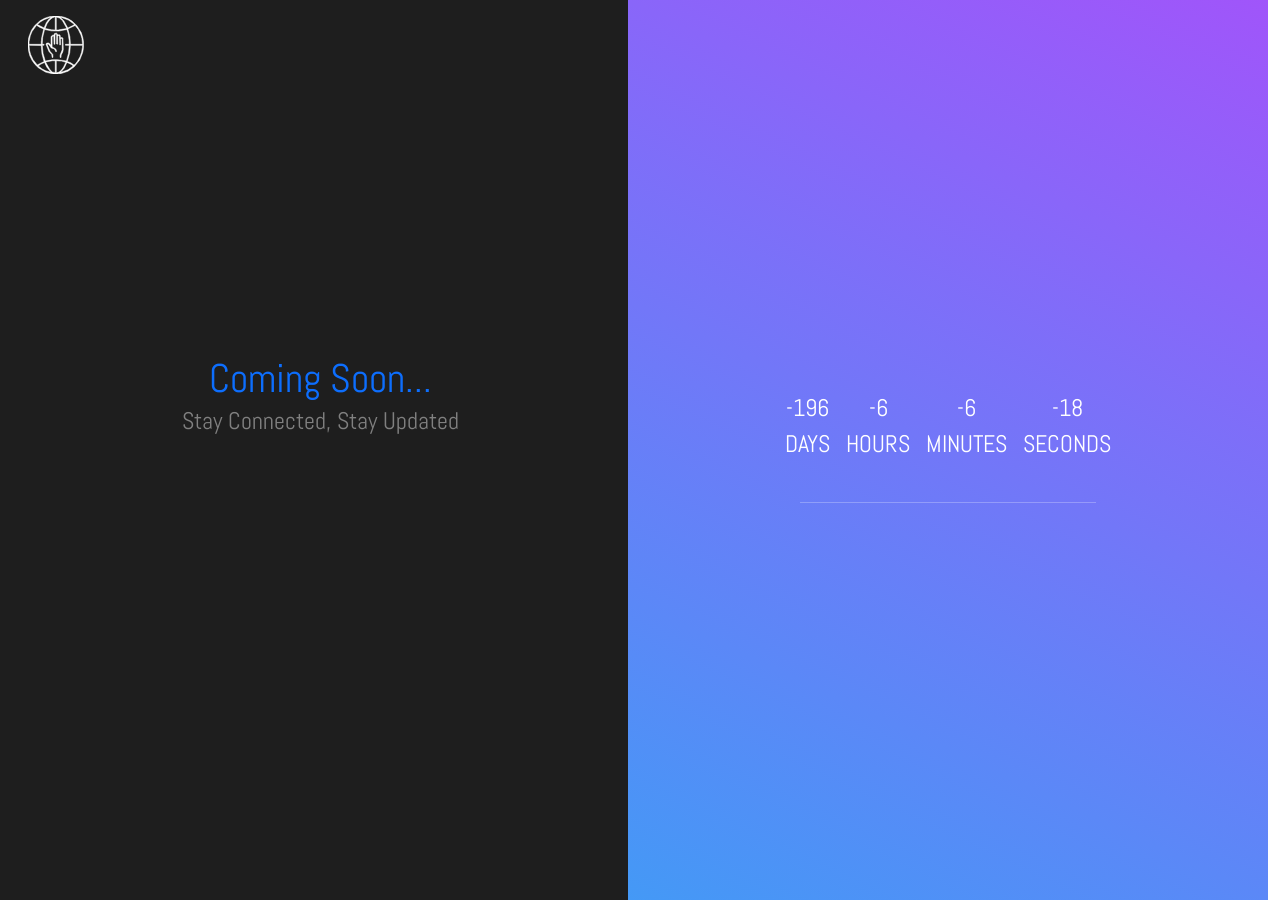
==== commit 6b29024b: "finished remaking the portfolio site" ====
--- a/index.html
+++ b/index.html
@@ -8,20 +8,20 @@
     <meta charset="UTF-8">
     <meta http-equiv="X-UA-Compatible" content="IE=edge">
     <meta name="viewport" content="width=device-width, initial-scale=1.0">
-    <title>Coming Soon 2- Your Company Name</title>
+    <title>Coming Soon - WebByPeople</title>
     <link href="https://cdn.jsdelivr.net/npm/bootstrap@5.2.0-beta1/dist/css/bootstrap.min.css" rel="stylesheet" integrity="sha384-0evHe/X+R7YkIZDRvuzKMRqM+OrBnVFBL6DOitfPri4tjfHxaWutUpFmBp4vmVor" crossorigin="anonymous">
     <link rel="stylesheet" href="assets/css/comingsoon.css">
 </head>
 
 
 <body class="d-sm-flex sm-grid justify-content-center align-items-center vh-100" id="page_2_body">
-    <div class="row col-md-12">
+    <div style="overflow: hidden;" class="row col-md-12">
         <section class="vh-100 col-md-6" id="section_1">
             <div class="p-3">
-                <img src="assets/img/worl.d.svg" width="10%" alt="Logo Here">
+                <img src="assets/img/WBP-logo.svg" width="10%" alt="Logo Here">
             </div>
-           <div class="d-sm-flex justify-content-end p-3">
-            <div class="p-3 bottom-50 position-absolute">
+           <div style="height: 70%" class="d-sm-flex align-items-center justify-content-center p-3">
+            <div class="p-3">
                 <h1 class="text-primary mb-0 pb-0">Coming Soon...</h1>
                 <p class="text-dark stay-connected" >Stay Connected, Stay Updated</p>
             </div>
@@ -31,11 +31,11 @@
             
     
         </section>
-        <section id="section_2" class="row align-items-center vh-100 col-md-6 align-middle align-items-center text-center text-white">
+        <section id="section_2" class="row align-items-center justify-center vh-100 col-md-6 text-white">
             
-           <div class="align-middle">
+           <div class="">
             <div class="coming-soon-sm">
-                <h1 class="text-white mb-0 pb-0">Coming Soon...</h1>
+                <h1 class="text-white">Coming Soon...</h1>
                 <p class="text-dark" ><small>Stay Connected, Stay Updated</small></p>
             </div>
              <div class="d-flex justify-content-center text-center text-white text-uppercase">
@@ -59,13 +59,6 @@
             <div class="d-flex justify-content-center ">
                 <hr class="text-white w-50 text-center">
             </div>
-            <div>
-                <p class="mt-5 mb-5">Get Updates!</p>
-            </div>
-            <div class="">
-                <input type="text" class="form-control-lg border-start-0 rounded-5 m-1" placeholder="Email Address">
-                <button id="send_now" class="btn btn-lg btn-dark rounded-5 border-white border-4 m-1">Send Now</button>
-            </div>
            </div>
     
         </section>
--- a/assets/css/comingsoon.css
+++ b/assets/css/comingsoon.css
@@ -23,15 +23,24 @@
 #page_2_body #send_now{
     background: linear-gradient(25deg, #a055fa, 50%, #4499f6);
 }
+
+#section_1 h1, 
+#section_1 p.stay-connected {
+  text-align: center;
+  top: 100;
+}
+
+
 #page_2_body #section_1{
-background-image: url('../../assets/img/construction-bg.png') ;
 background-repeat: no-repeat;
 background-size:95%;
 background-position: center;
-
+background-color: rgb(30,30,30);
 }
 #page_2_body .stay-connected{
     color: grey !important;
+    text-align: center;
+    text-align-vertical: center;
 }
 @media (max-width: 768px){
     #page_2_body #section_1{
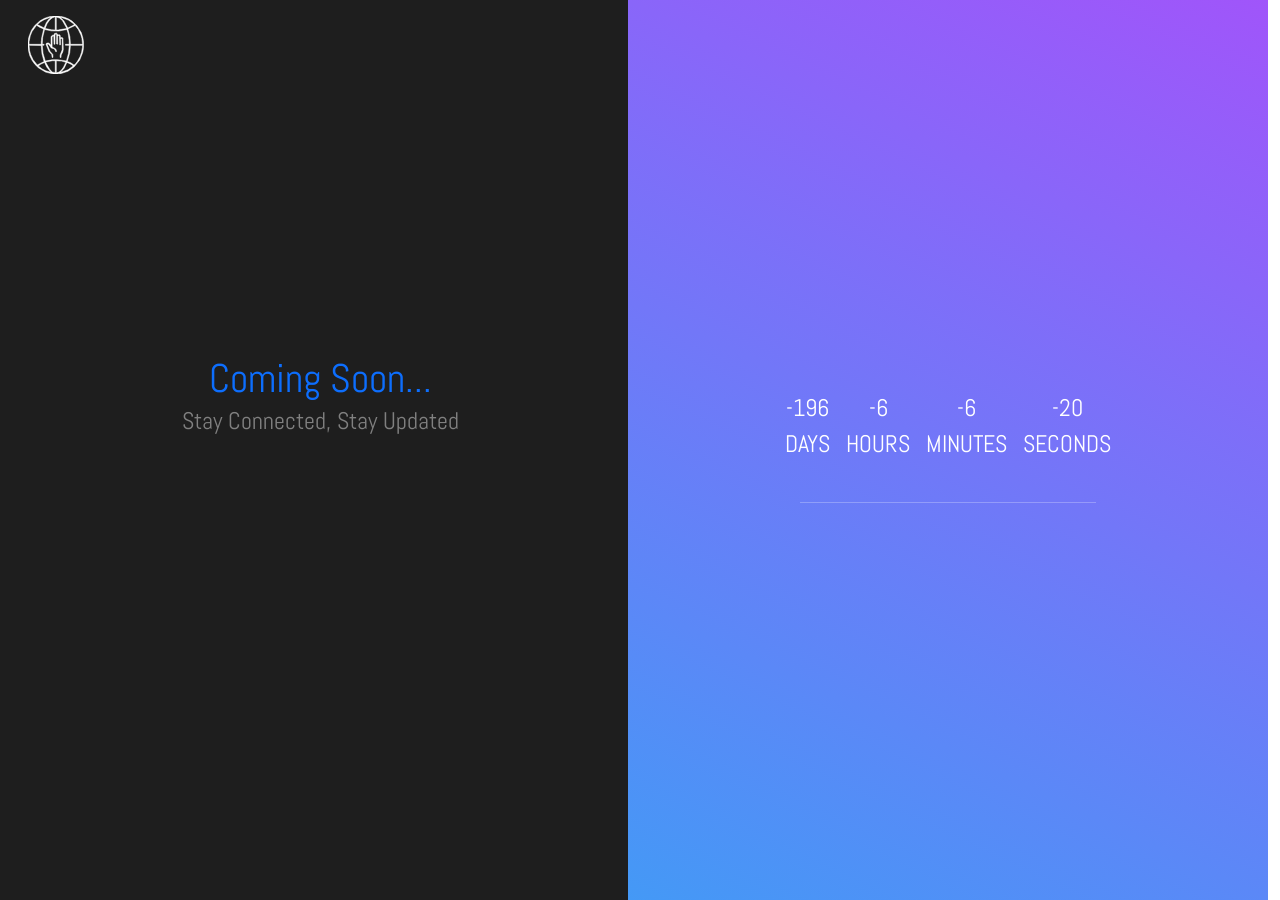
==== commit 780820a3: "a" ====
--- a/index.html
+++ b/index.html
@@ -9,6 +9,7 @@
     <meta http-equiv="X-UA-Compatible" content="IE=edge">
     <meta name="viewport" content="width=device-width, initial-scale=1.0">
     <title>Coming Soon - WebByPeople</title>
+    <link rel="icon" type="image/x-icon" href="./favicon.ico">
     <link href="https://cdn.jsdelivr.net/npm/bootstrap@5.2.0-beta1/dist/css/bootstrap.min.css" rel="stylesheet" integrity="sha384-0evHe/X+R7YkIZDRvuzKMRqM+OrBnVFBL6DOitfPri4tjfHxaWutUpFmBp4vmVor" crossorigin="anonymous">
     <link rel="stylesheet" href="assets/css/comingsoon.css">
 </head>
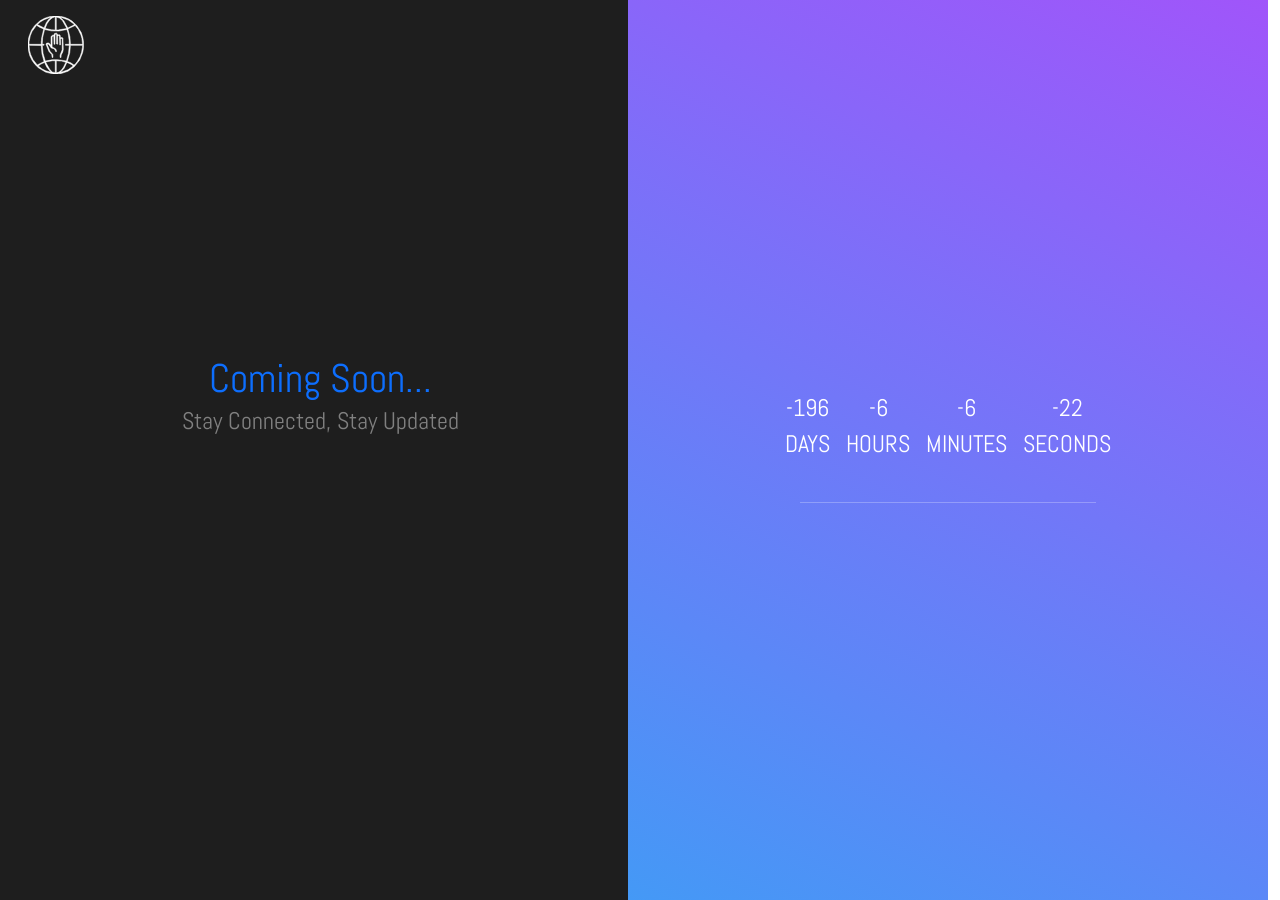
==== commit 8e9da3fb: "updated" ====
--- a/index.html
+++ b/index.html
@@ -9,7 +9,7 @@
     <meta http-equiv="X-UA-Compatible" content="IE=edge">
     <meta name="viewport" content="width=device-width, initial-scale=1.0">
     <title>Coming Soon - WebByPeople</title>
-    <link rel="icon" type="image/x-icon" href="./favicon.ico">
+    <link rel="icon" type="image/x-icon" href="/images/favicon.ico">
     <link href="https://cdn.jsdelivr.net/npm/bootstrap@5.2.0-beta1/dist/css/bootstrap.min.css" rel="stylesheet" integrity="sha384-0evHe/X+R7YkIZDRvuzKMRqM+OrBnVFBL6DOitfPri4tjfHxaWutUpFmBp4vmVor" crossorigin="anonymous">
     <link rel="stylesheet" href="assets/css/comingsoon.css">
 </head>
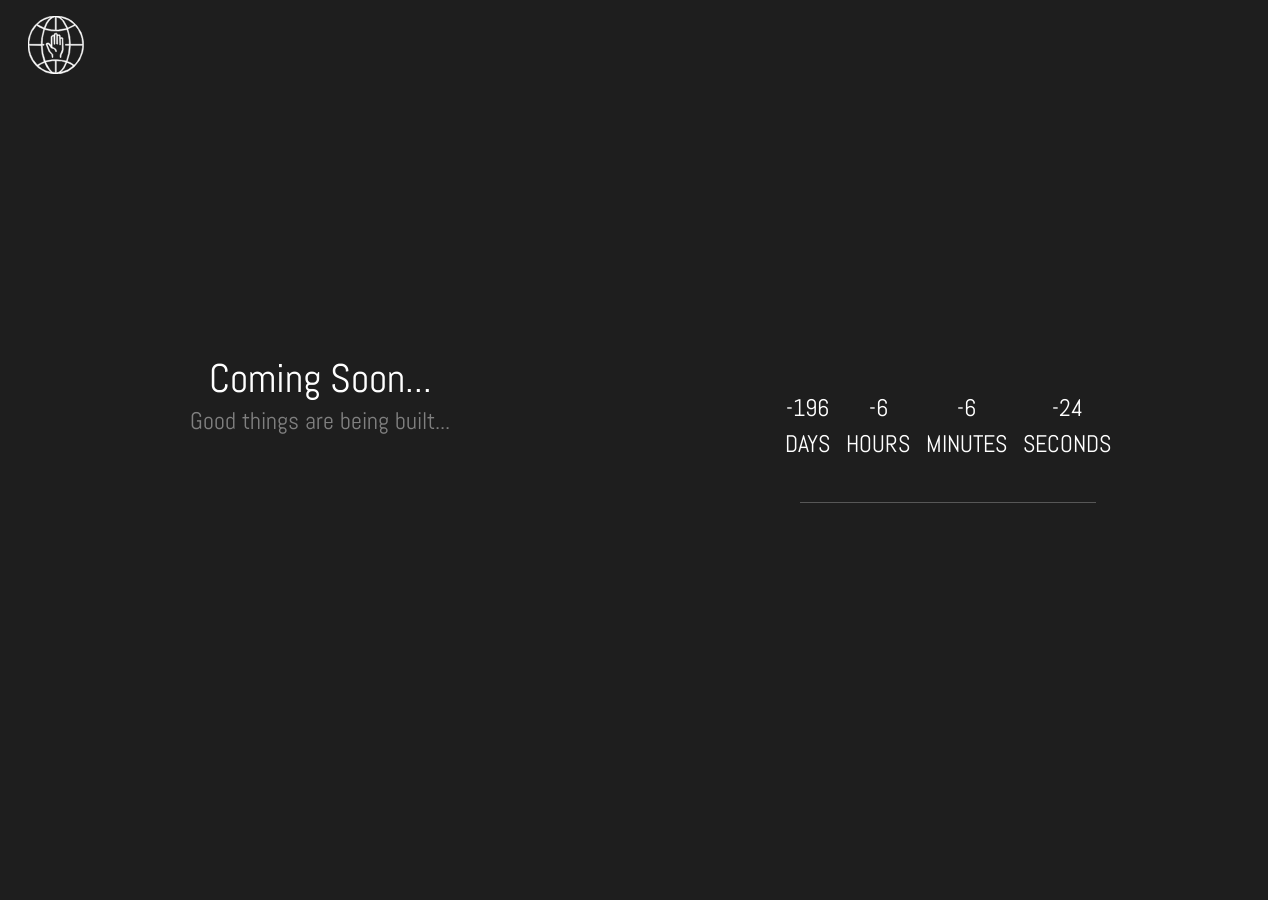
==== commit e06a6eb7: "redesigned the coming soon page again" ====
--- a/index.html
+++ b/index.html
@@ -23,8 +23,8 @@
             </div>
            <div style="height: 70%" class="d-sm-flex align-items-center justify-content-center p-3">
             <div class="p-3">
-                <h1 class="text-primary mb-0 pb-0">Coming Soon...</h1>
-                <p class="text-dark stay-connected" >Stay Connected, Stay Updated</p>
+                <h1 class="text-white font-bold mb-0 pb-0">Coming Soon...</h1>
+                <p class="text-dark stay-connected" >Good things are being built...</p>
             </div>
            </div>
     
@@ -37,7 +37,7 @@
            <div class="">
             <div class="coming-soon-sm">
                 <h1 class="text-white">Coming Soon...</h1>
-                <p class="text-dark" ><small>Stay Connected, Stay Updated</small></p>
+                <p class="text-white" ><small>Stay Updated</small></p>
             </div>
              <div class="d-flex justify-content-center text-center text-white text-uppercase">
                 <div class="grid p-2">
--- a/assets/css/comingsoon.css
+++ b/assets/css/comingsoon.css
@@ -18,7 +18,7 @@
 }
 /* second page */
 #page_2_body #section_2{
-    background: linear-gradient(25deg, #4499f6, 50%, #a055fa);
+    background: rgb(30,30,30);
 }
 #page_2_body #send_now{
     background: linear-gradient(25deg, #a055fa, 50%, #4499f6);
